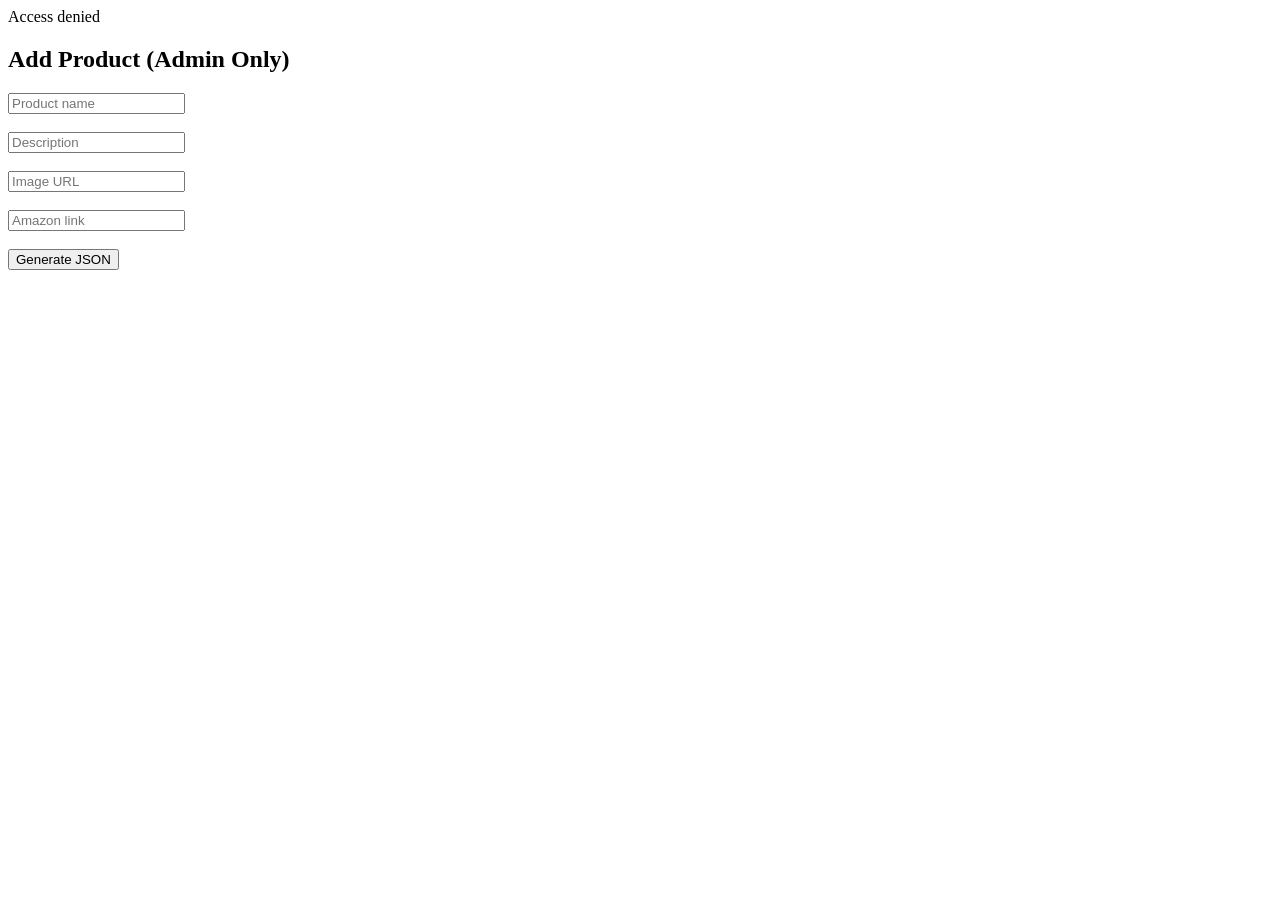
==== admin.html @ cfba9024 "Create admin.html for product addition" ====
<!DOCTYPE html>
<html>
<head>
  <title>Admin – Add Product</title>
</head>
<body>

<script>
const password = prompt("Enter admin password:");
if (password !== "CHANGE_THIS_PASSWORD") {
  document.body.innerHTML = "Access denied";
}
</script>

<h2>Add Product (Admin Only)</h2>

<form id="productForm">
  <input placeholder="Product name" required><br><br>
  <input placeholder="Description" required><br><br>
  <input placeholder="Image URL" required><br><br>
  <input placeholder="Amazon link" required><br><br>
  <button type="submit">Generate JSON</button>
</form>

<pre id="output"></pre>

<script>
document.getElementById("productForm").onsubmit = e => {
  e.preventDefault();
  const inputs = e.target.querySelectorAll("input");

  const product = {
    name: inputs[0].value,
    description: inputs[1].value,
    image: inputs[2].value,
    link: inputs[3].value
  };

  document.getElementById("output").textContent =
    JSON.stringify(product, null, 2);
};
</script>

</body>
</html>
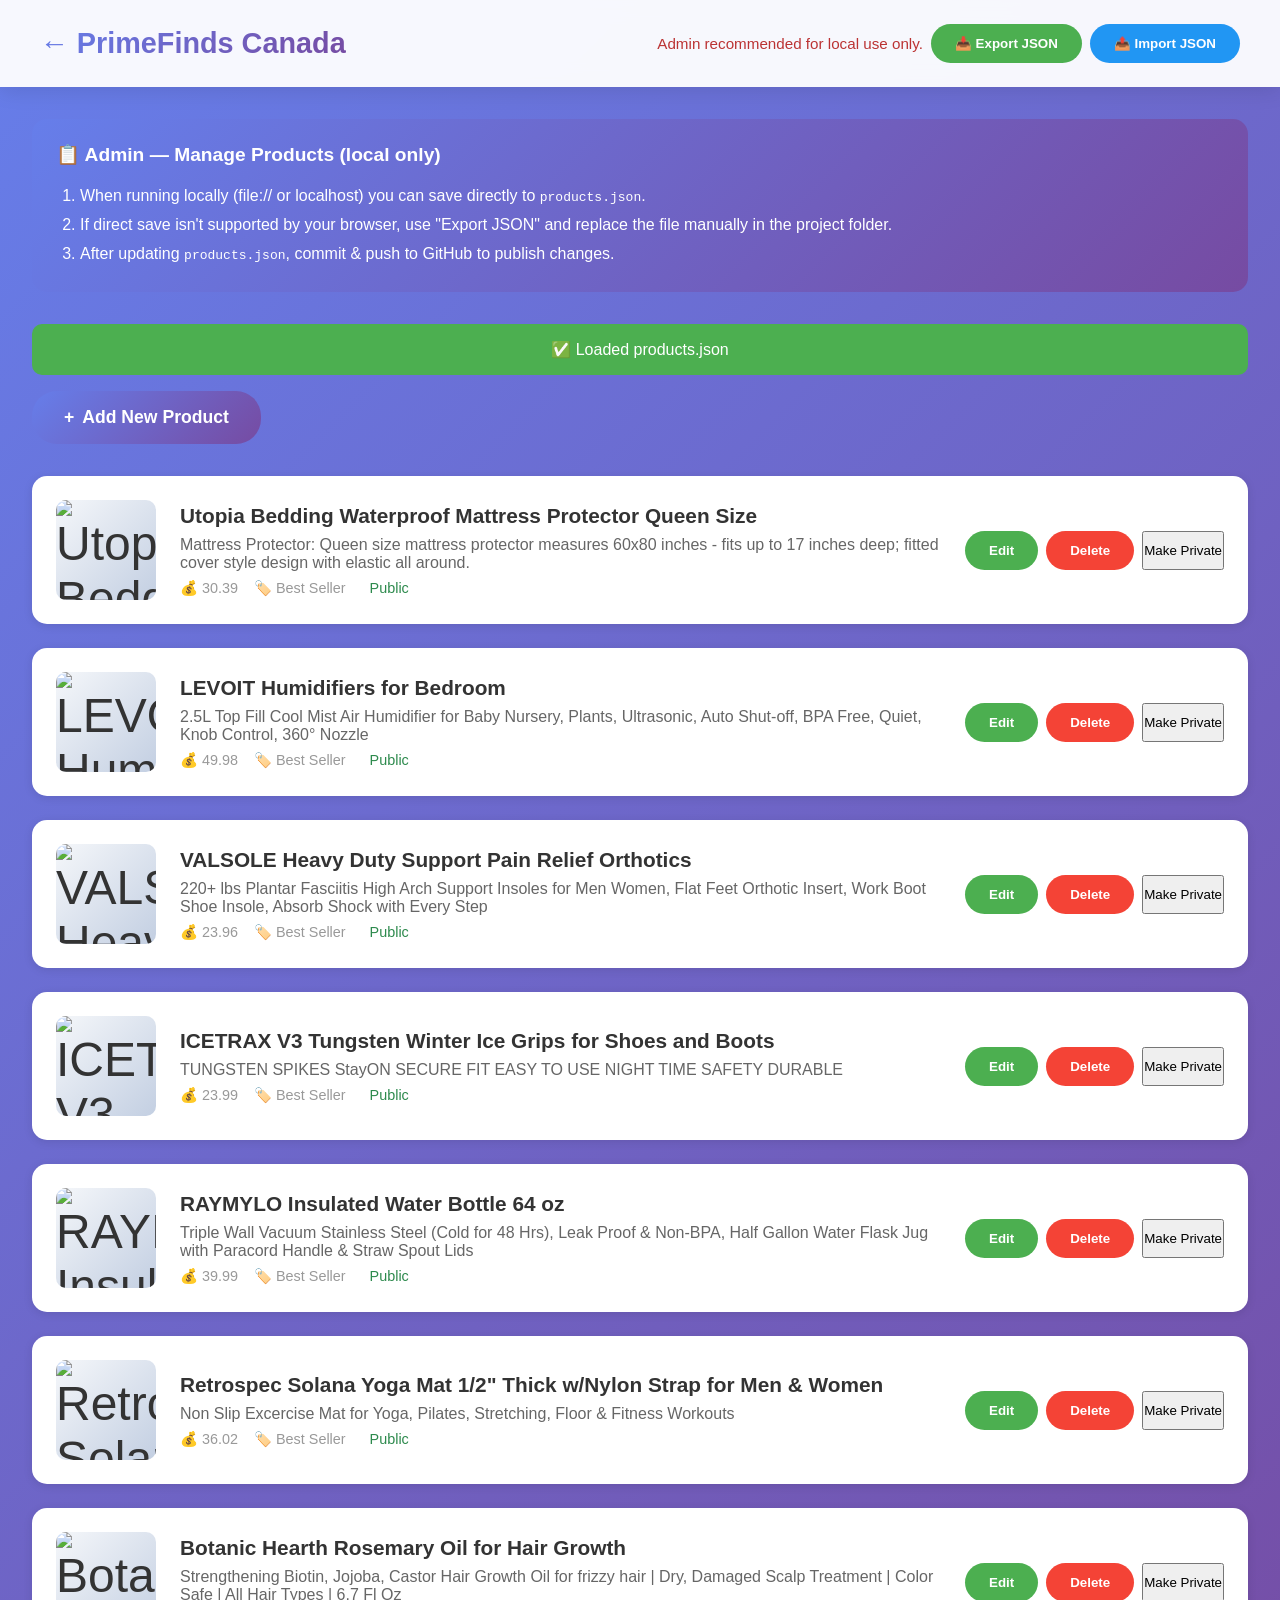
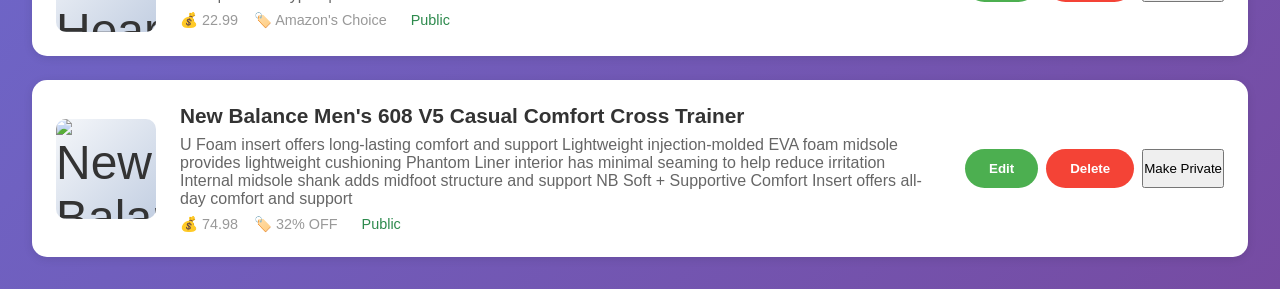
==== commit f16bcf6e: "New Look" ====
--- a/admin.html
+++ b/admin.html
@@ -1,45 +1,92 @@
 <!DOCTYPE html>
-<html>
+<html lang="en">
 <head>
-  <title>Admin – Add Product</title>
+    <meta charset="UTF-8">
+    <meta name="viewport" content="width=device-width, initial-scale=1.0">
+    <title>PrimeFinds Canada - Admin</title>
+    <link rel="stylesheet" href="styles.css">
 </head>
 <body>
+    <main class="admin-only" id="adminMain">
+        <header>
+            <nav>
+                <a class="logo" href="index.html" aria-label="Back to site">← PrimeFinds Canada</a>
+                <div style="margin-left:auto; display:flex; gap:8px; align-items:center;">
+                    <span id="localNotice" style="font-size:0.95rem; color:#b33; display:none;">Admin is available locally only.</span>
+                    <button id="saveDiskBtn" class="export-btn">💾 Save to disk</button>
+                    <button id="exportBtn" class="export-btn">📥 Export JSON</button>
+                    <button id="importBtn" class="import-btn">📤 Import JSON</button>
+                </div>
+            </nav>
+        </header>
 
-<script>
-const password = prompt("Enter admin password:");
-if (password !== "CHANGE_THIS_PASSWORD") {
-  document.body.innerHTML = "Access denied";
-}
-</script>
+        <section class="admin-container">
+            <div class="admin-info-box">
+                <h3>📋 Admin — Manage Products (local only)</h3>
+                <ol>
+                    <li>When running locally (file:// or localhost) you can save directly to <code>products.json</code>.</li>
+                    <li>If direct save isn't supported by your browser, use "Export JSON" and replace the file manually in the project folder.</li>
+                    <li>After updating <code>products.json</code>, commit & push to GitHub to publish changes.</li>
+                </ol>
+            </div>
 
-<h2>Add Product (Admin Only)</h2>
+            <div id="successMessage"></div>
 
-<form id="productForm">
-  <input placeholder="Product name" required><br><br>
-  <input placeholder="Description" required><br><br>
-  <input placeholder="Image URL" required><br><br>
-  <input placeholder="Amazon link" required><br><br>
-  <button type="submit">Generate JSON</button>
-</form>
+            <button class="add-new-btn" id="addNewBtn"><span>+</span> Add New Product</button>
 
-<pre id="output"></pre>
+            <div class="admin-product-grid" id="adminProductGrid"></div>
 
-<script>
-document.getElementById("productForm").onsubmit = e => {
-  e.preventDefault();
-  const inputs = e.target.querySelectorAll("input");
+            <input type="file" id="fileInput" accept=".json" style="display:none">
+        </section>
 
-  const product = {
-    name: inputs[0].value,
-    description: inputs[1].value,
-    image: inputs[2].value,
-    link: inputs[3].value
-  };
+        <!-- Product Modal -->
+        <div class="modal" id="productModal">
+            <div class="modal-content">
+                <div class="modal-header">
+                    <h2 id="modalTitle">Add New Product</h2>
+                    <button class="close-btn" id="modalCloseBtn">&times;</button>
+                </div>
+                <form id="productForm">
+                    <div class="form-group">
+                        <label>Product Title *</label>
+                        <input type="text" id="productTitle" required>
+                    </div>
+                    <div class="form-group">
+                        <label>Description *</label>
+                        <textarea id="productDesc" required></textarea>
+                    </div>
+                    <div class="form-group">
+                        <label>Price *</label>
+                        <input type="text" id="productPrice" placeholder="$99.99" required>
+                    </div>
+                    <div class="form-group">
+                        <label>Image URL or Emoji</label>
+                        <input type="text" id="productImage" placeholder="🎧 or https://...">
+                    </div>
+                    <div class="form-group">
+                        <label>Badge (optional)</label>
+                        <input type="text" id="productBadge" placeholder="Best Seller, New, Hot Deal, etc.">
+                    </div>
+                    <div class="form-group">
+                        <label>Amazon Affiliate Link *</label>
+                        <input type="url" id="productLink" placeholder="https://amazon.com/..." required>
+                    </div>
+                    <div class="form-group">
+                        <label>
+                            <input type="checkbox" id="productVisible" checked>
+                            &nbsp;Visible to public (checked = visible)
+                        </label>
+                    </div>
+                    <div class="form-actions">
+                        <button type="button" class="btn-secondary" id="cancelBtn">Cancel</button>
+                        <button type="submit" class="btn-primary">Save Product</button>
+                    </div>
+                </form>
+            </div>
+        </div>
 
-  document.getElementById("output").textContent =
-    JSON.stringify(product, null, 2);
-};
-</script>
+    </main>
 
+    <script src="admin.js" defer></script>
 </body>
 </html>
--- a/styles.css
+++ b/styles.css
@@ -0,0 +1,627 @@
+* {
+    margin: 0;
+    padding: 0;
+    box-sizing: border-box;
+}
+
+body {
+    font-family: 'Segoe UI', Tahoma, Geneva, Verdana, sans-serif;
+    background: linear-gradient(135deg, #667eea 0%, #764ba2 100%);
+    color: #333;
+    overflow-x: hidden;
+}
+
+.public-site {
+    display: block;
+}
+
+.admin-panel {
+    display: none;
+}
+
+header {
+    background: rgba(255, 255, 255, 0.95);
+    backdrop-filter: blur(10px);
+    padding: 1.5rem 2rem;
+    position: sticky;
+    top: 0;
+    z-index: 100;
+    box-shadow: 0 4px 20px rgba(0,0,0,0.1);
+    animation: slideDown 0.5s ease;
+}
+
+@keyframes slideDown {
+    from { transform: translateY(-100%); }
+    to { transform: translateY(0); }
+}
+
+nav {
+    max-width: 1200px;
+    margin: 0 auto;
+    display: flex;
+    justify-content: space-between;
+    align-items: center;
+}
+
+.logo {
+    font-size: 1.8rem;
+    font-weight: bold;
+    background: linear-gradient(135deg, #667eea, #764ba2);
+    -webkit-background-clip: text;
+    -webkit-text-fill-color: transparent;
+    background-clip: text;
+}
+
+.nav-links {
+    display: flex;
+    gap: 2rem;
+    list-style: none;
+    align-items: center;
+}
+
+.nav-links a {
+    color: #333;
+    text-decoration: none;
+    font-weight: 500;
+    transition: all 0.3s;
+    position: relative;
+}
+
+.nav-links a:hover {
+    color: #667eea;
+}
+
+.hero {
+    max-width: 1200px;
+    margin: 4rem auto;
+    padding: 4rem 2rem;
+    text-align: center;
+    color: white;
+    animation: fadeIn 1s ease;
+}
+
+@keyframes fadeIn {
+    from { opacity: 0; transform: translateY(20px); }
+    to { opacity: 1; transform: translateY(0); }
+}
+
+.hero h1 {
+    font-size: 3.5rem;
+    margin-bottom: 1rem;
+    text-shadow: 2px 2px 4px rgba(0,0,0,0.2);
+}
+
+.hero p {
+    font-size: 1.3rem;
+    margin-bottom: 2rem;
+    opacity: 0.9;
+}
+
+.cta-btn {
+    background: white;
+    color: #667eea;
+    padding: 1rem 2.5rem;
+    border: none;
+    border-radius: 50px;
+    font-size: 1.1rem;
+    font-weight: bold;
+    cursor: pointer;
+    transition: all 0.3s;
+    box-shadow: 0 10px 30px rgba(0,0,0,0.2);
+}
+
+.cta-btn:hover {
+    transform: translateY(-3px);
+    box-shadow: 0 15px 40px rgba(0,0,0,0.3);
+}
+
+.products {
+    max-width: 1200px;
+    margin: 0 auto;
+    padding: 4rem 2rem;
+    background: white;
+    border-radius: 30px 30px 0 0;
+}
+
+.section-title {
+    text-align: center;
+    font-size: 2.5rem;
+    margin-bottom: 3rem;
+    color: #333;
+}
+
+.product-grid {
+    display: grid;
+    grid-template-columns: repeat(auto-fit, minmax(300px, 1fr));
+    gap: 2rem;
+}
+
+.product-card {
+    background: white;
+    border-radius: 20px;
+    overflow: hidden;
+    box-shadow: 0 10px 30px rgba(0,0,0,0.1);
+    transition: all 0.3s;
+    cursor: pointer;
+    position: relative;
+}
+
+.product-card:hover {
+    transform: translateY(-10px);
+    box-shadow: 0 20px 50px rgba(0,0,0,0.2);
+}
+
+.product-image {
+    width: 100%;
+    height: 250px;
+    background: linear-gradient(135deg, #f5f7fa 0%, #c3cfe2 100%);
+    display: flex;
+    align-items: center;
+    justify-content: center;
+    font-size: 5rem;
+    position: relative;
+    overflow: hidden;
+}
+
+.product-image img {
+    width: 100%;
+    height: 100%;
+    object-fit: cover;
+}
+
+.badge {
+    position: absolute;
+    top: 15px;
+    right: 15px;
+    background: #ff6b6b;
+    color: white;
+    padding: 0.5rem 1rem;
+    border-radius: 20px;
+    font-size: 0.85rem;
+    font-weight: bold;
+    z-index: 2;
+}
+
+.product-info {
+    padding: 1.5rem;
+}
+
+.product-title {
+    font-size: 1.3rem;
+    margin-bottom: 0.5rem;
+    color: #333;
+}
+
+.product-desc {
+    color: #666;
+    margin-bottom: 1rem;
+    line-height: 1.6;
+}
+
+.product-footer {
+    display: flex;
+    justify-content: space-between;
+    align-items: center;
+}
+
+.price {
+    font-size: 1.5rem;
+    font-weight: bold;
+    color: #667eea;
+}
+
+.buy-btn {
+    background: linear-gradient(135deg, #667eea, #764ba2);
+    color: white;
+    padding: 0.75rem 1.5rem;
+    border: none;
+    border-radius: 25px;
+    font-weight: bold;
+    cursor: pointer;
+    transition: all 0.3s;
+}
+
+.buy-btn:hover {
+    transform: scale(1.05);
+    box-shadow: 0 5px 15px rgba(102, 126, 234, 0.4);
+}
+
+.features {
+    max-width: 1200px;
+    margin: 4rem auto;
+    padding: 0 2rem 4rem;
+    display: grid;
+    grid-template-columns: repeat(auto-fit, minmax(250px, 1fr));
+    gap: 2rem;
+}
+
+.feature {
+    text-align: center;
+    padding: 2rem;
+    background: rgba(255,255,255,0.05);
+    border-radius: 15px;
+    backdrop-filter: blur(10px);
+    color: white;
+    transition: all 0.3s;
+}
+
+.feature:hover {
+    background: rgba(255,255,255,0.1);
+    transform: translateY(-5px);
+}
+
+.feature-icon {
+    font-size: 3rem;
+    margin-bottom: 1rem;
+}
+
+footer {
+    background: #2d3748;
+    color: white;
+    text-align: center;
+    padding: 2rem;
+}
+
+.admin-panel {
+    min-height: 100vh;
+    background: #f5f7fa;
+}
+
+.admin-header {
+    background: white;
+    padding: 1.5rem 2rem;
+    box-shadow: 0 2px 10px rgba(0,0,0,0.1);
+    display: flex;
+    justify-content: space-between;
+    align-items: center;
+}
+
+.admin-title {
+    font-size: 1.8rem;
+    color: #333;
+    font-weight: bold;
+}
+
+.header-actions {
+    display: flex;
+    gap: 1rem;
+    align-items: center;
+}
+
+.export-btn, .import-btn, .back-btn {
+    padding: 0.75rem 1.5rem;
+    border: none;
+    border-radius: 25px;
+    cursor: pointer;
+    font-weight: bold;
+    transition: all 0.3s;
+    display: inline-flex;
+    align-items: center;
+    gap: 0.5rem;
+}
+
+.export-btn {
+    background: #4caf50;
+    color: white;
+}
+
+.export-btn:hover {
+    background: #45a049;
+}
+
+.import-btn {
+    background: #2196F3;
+    color: white;
+}
+
+.import-btn:hover {
+    background: #0b7dda;
+}
+
+.back-btn {
+    background: #e0e0e0;
+    color: #333;
+}
+
+.back-btn:hover {
+    background: #d0d0d0;
+}
+
+.admin-container {
+    max-width: 1400px;
+    margin: 2rem auto;
+    padding: 0 2rem;
+}
+
+.admin-info-box {
+    background: linear-gradient(135deg, #667eea, #764ba2);
+    color: white;
+    padding: 1.5rem;
+    border-radius: 15px;
+    margin-bottom: 2rem;
+}
+
+.admin-info-box h3 {
+    margin-bottom: 0.5rem;
+    font-size: 1.2rem;
+}
+
+.admin-info-box p {
+    opacity: 0.9;
+    line-height: 1.6;
+}
+
+.admin-info-box ol {
+    margin: 1rem 0 0 1.5rem;
+    line-height: 1.8;
+}
+
+.add-new-btn {
+    background: linear-gradient(135deg, #667eea, #764ba2);
+    color: white;
+    padding: 1rem 2rem;
+    border: none;
+    border-radius: 25px;
+    font-size: 1.1rem;
+    font-weight: bold;
+    cursor: pointer;
+    margin-bottom: 2rem;
+    transition: all 0.3s;
+    display: inline-flex;
+    align-items: center;
+    gap: 0.5rem;
+}
+
+.add-new-btn:hover {
+    transform: translateY(-2px);
+    box-shadow: 0 10px 20px rgba(102, 126, 234, 0.3);
+}
+
+.admin-product-grid {
+    display: grid;
+    gap: 1.5rem;
+}
+
+.admin-product-card {
+    background: white;
+    border-radius: 15px;
+    padding: 1.5rem;
+    box-shadow: 0 2px 10px rgba(0,0,0,0.1);
+    display: grid;
+    grid-template-columns: 100px 1fr auto;
+    gap: 1.5rem;
+    align-items: center;
+    transition: all 0.3s;
+}
+
+.admin-product-card:hover {
+    box-shadow: 0 5px 20px rgba(0,0,0,0.15);
+}
+
+.admin-product-image {
+    width: 100px;
+    height: 100px;
+    background: linear-gradient(135deg, #f5f7fa 0%, #c3cfe2 100%);
+    border-radius: 10px;
+    display: flex;
+    align-items: center;
+    justify-content: center;
+    font-size: 3rem;
+    overflow: hidden;
+}
+
+.admin-product-image img {
+    width: 100%;
+    height: 100%;
+    object-fit: cover;
+}
+
+.admin-product-info h3 {
+    font-size: 1.3rem;
+    margin-bottom: 0.5rem;
+    color: #333;
+}
+
+.admin-product-info p {
+    color: #666;
+    margin-bottom: 0.5rem;
+}
+
+.admin-product-meta {
+    display: flex;
+    gap: 1rem;
+    font-size: 0.9rem;
+    color: #999;
+}
+
+.admin-actions {
+    display: flex;
+    gap: 0.5rem;
+}
+
+.edit-btn, .delete-btn {
+    padding: 0.75rem 1.5rem;
+    border: none;
+    border-radius: 20px;
+    cursor: pointer;
+    font-weight: bold;
+    transition: all 0.3s;
+}
+
+.edit-btn {
+    background: #4caf50;
+    color: white;
+}
+
+.edit-btn:hover {
+    background: #45a049;
+}
+
+.delete-btn {
+    background: #f44336;
+    color: white;
+}
+
+.delete-btn:hover {
+    background: #da190b;
+}
+
+.modal {
+    display: none;
+    position: fixed;
+    top: 0;
+    left: 0;
+    width: 100%;
+    height: 100%;
+    background: rgba(0,0,0,0.7);
+    z-index: 1000;
+    justify-content: center;
+    align-items: center;
+}
+
+.modal.active {
+    display: flex;
+}
+
+.modal-content {
+    background: white;
+    padding: 2rem;
+    border-radius: 20px;
+    max-width: 600px;
+    width: 90%;
+    max-height: 90vh;
+    overflow-y: auto;
+    animation: slideUp 0.3s ease;
+}
+
+@keyframes slideUp {
+    from { transform: translateY(50px); opacity: 0; }
+    to { transform: translateY(0); opacity: 1; }
+}
+
+.modal-header {
+    display: flex;
+    justify-content: space-between;
+    align-items: center;
+    margin-bottom: 2rem;
+}
+
+.modal-header h2 {
+    color: #333;
+}
+
+.close-btn {
+    background: none;
+    border: none;
+    font-size: 2rem;
+    cursor: pointer;
+    color: #666;
+}
+
+.form-group {
+    margin-bottom: 1.5rem;
+}
+
+.form-group label {
+    display: block;
+    margin-bottom: 0.5rem;
+    color: #333;
+    font-weight: 500;
+}
+
+.form-group input,
+.form-group textarea {
+    width: 100%;
+    padding: 0.75rem;
+    border: 2px solid #e0e0e0;
+    border-radius: 10px;
+    font-size: 1rem;
+    font-family: inherit;
+    transition: border-color 0.3s;
+}
+
+.form-group input:focus,
+.form-group textarea:focus {
+    outline: none;
+    border-color: #667eea;
+}
+
+.form-group textarea {
+    resize: vertical;
+    min-height: 80px;
+}
+
+.form-actions {
+    display: flex;
+    gap: 1rem;
+    justify-content: flex-end;
+    margin-top: 2rem;
+}
+
+.btn-primary, .btn-secondary {
+    padding: 0.75rem 1.5rem;
+    border: none;
+    border-radius: 25px;
+    font-weight: bold;
+    cursor: pointer;
+    transition: all 0.3s;
+}
+
+.btn-primary {
+    background: linear-gradient(135deg, #667eea, #764ba2);
+    color: white;
+}
+
+.btn-secondary {
+    background: #e0e0e0;
+    color: #333;
+}
+
+.empty-state {
+    text-align: center;
+    padding: 4rem 2rem;
+    color: #999;
+}
+
+.empty-state-icon {
+    font-size: 5rem;
+    margin-bottom: 1rem;
+}
+
+#fileInput {
+    display: none;
+}
+
+.success-message {
+    background: #4caf50;
+    color: white;
+    padding: 1rem;
+    border-radius: 10px;
+    margin-bottom: 1rem;
+    text-align: center;
+    animation: slideDown 0.3s ease;
+}
+
+@media (max-width: 768px) {
+    .hero h1 {
+        font-size: 2rem;
+    }
+    
+    .nav-links {
+        gap: 1rem;
+    }
+
+    .admin-product-card {
+        grid-template-columns: 1fr;
+    }
+
+    .admin-product-image {
+        width: 100%;
+        height: 150px;
+    }
+
+    .header-actions {
+        flex-direction: column;
+        gap: 0.5rem;
+    }
+}
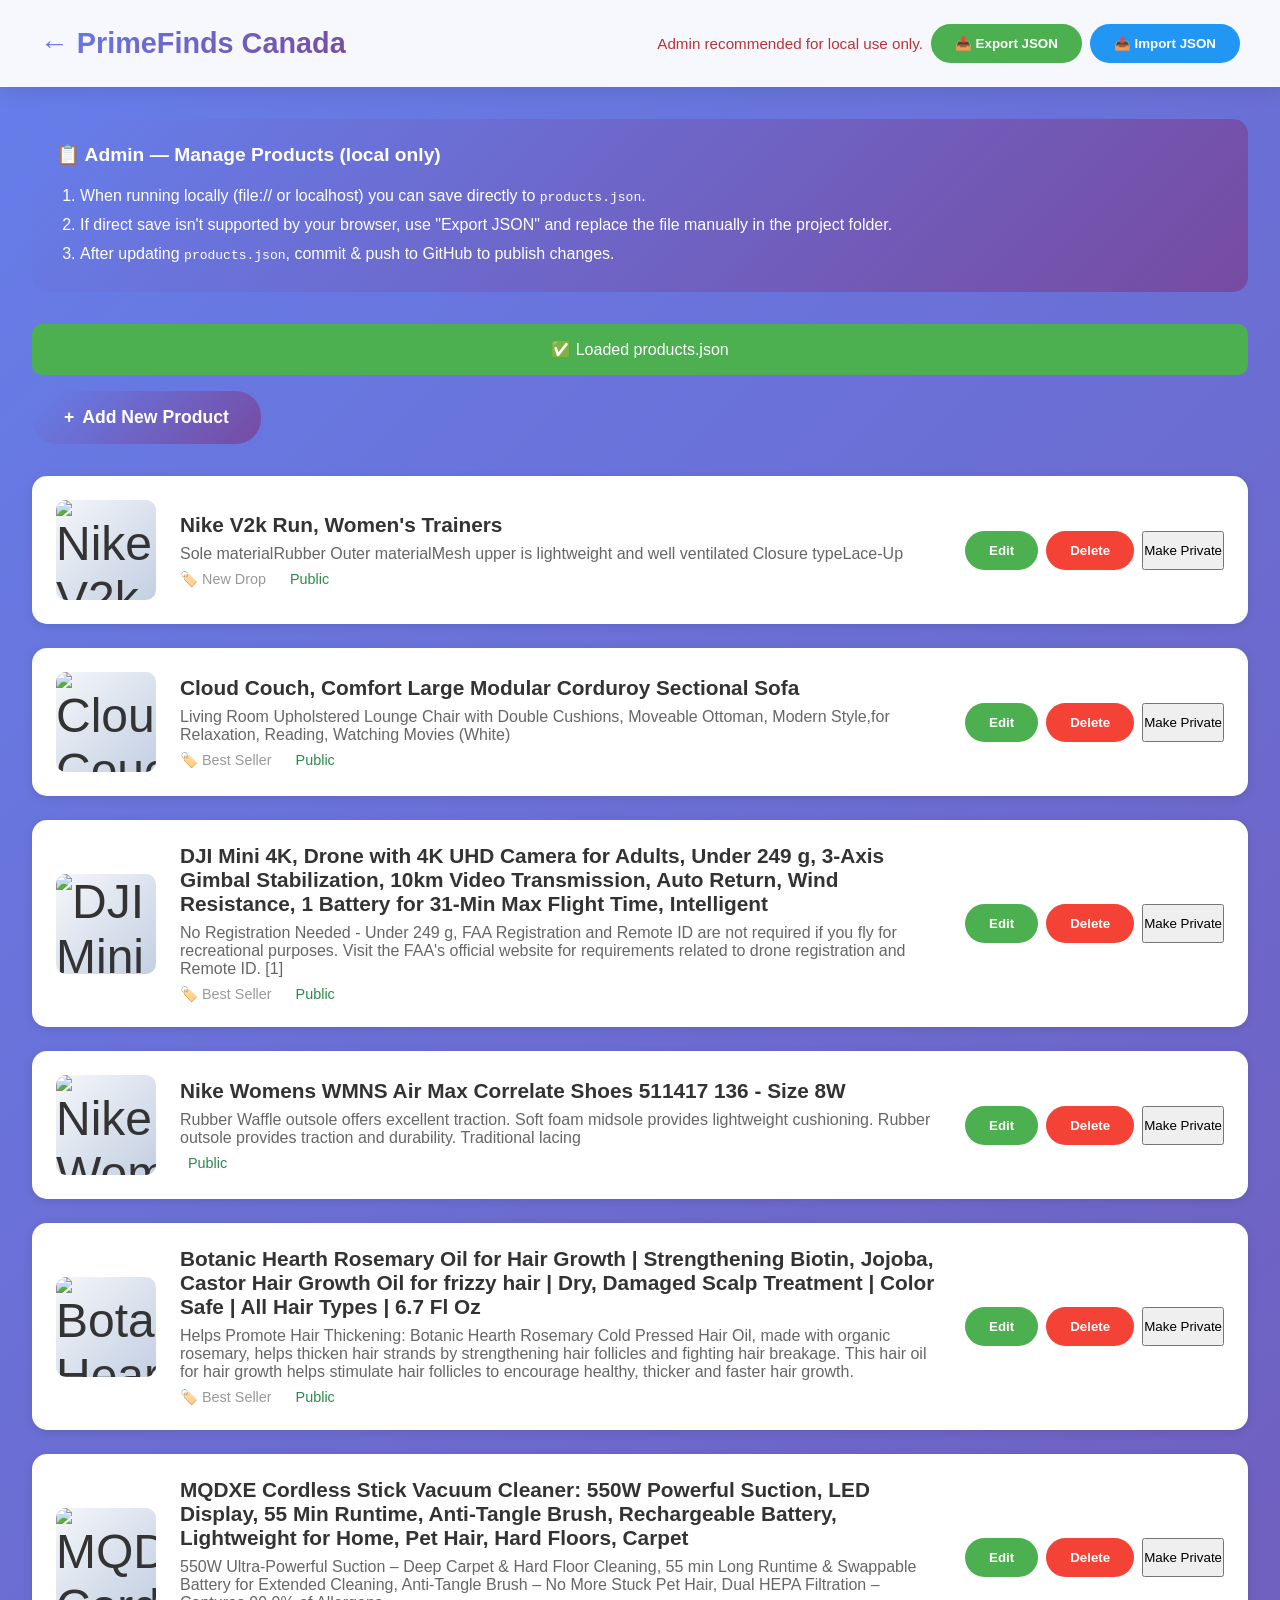
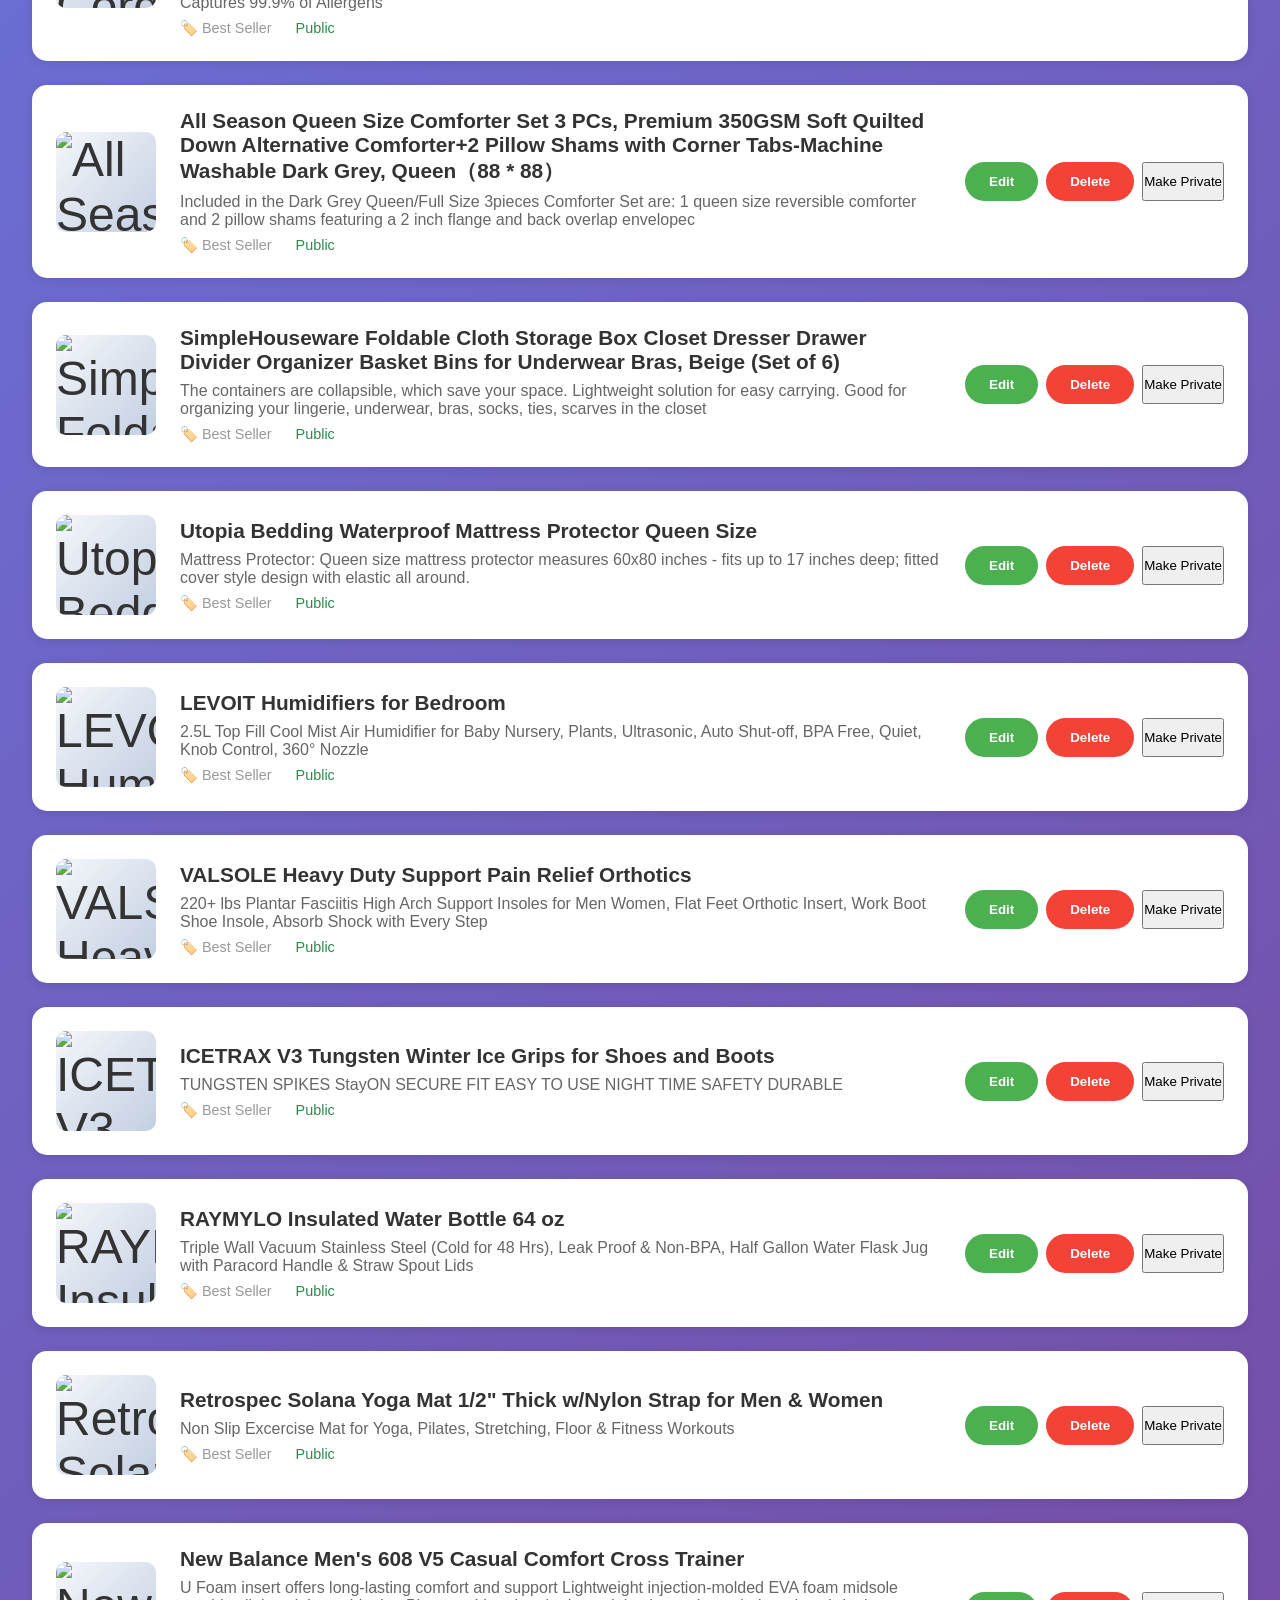
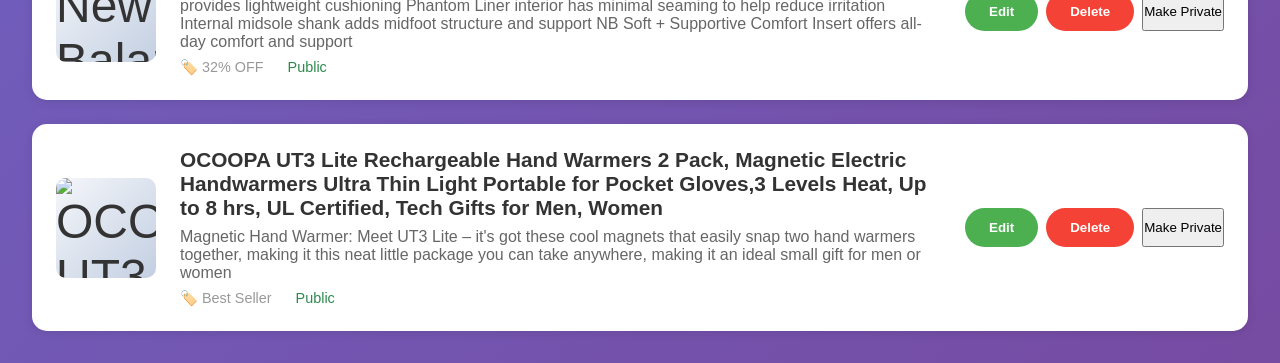
==== commit 738fe5fb: "Removed price and added shoes Nike V2" ====
--- a/admin.html
+++ b/admin.html
@@ -56,10 +56,6 @@
                         <textarea id="productDesc" required></textarea>
                     </div>
                     <div class="form-group">
-                        <label>Price *</label>
-                        <input type="text" id="productPrice" placeholder="$99.99" required>
-                    </div>
-                    <div class="form-group">
                         <label>Image URL or Emoji</label>
                         <input type="text" id="productImage" placeholder="🎧 or https://...">
                     </div>
--- a/styles.css
+++ b/styles.css
@@ -71,13 +71,92 @@
     color: #667eea;
 }
 
+.nav-search {
+    display: flex;
+    align-items: center;
+    gap: 0.5rem;
+    margin-left: 1rem;
+}
+
+.nav-search input[type="search"] {
+    width: 260px;
+    max-width: 40vw;
+    padding: 0.55rem 0.9rem;
+    padding-right: 2.4rem;
+    border: 1px solid rgba(99,102,241,0.12);
+    background: linear-gradient(180deg, rgba(255,255,255,0.95), rgba(250,250,255,0.9));
+    border-radius: 999px;
+    font-size: 0.95rem;
+    outline: none;
+    box-shadow: 0 6px 18px rgba(102,126,234,0.12);
+    transition: all 180ms ease;
+    color: #222;
+}
+
+.nav-search input[type="search"]::placeholder {
+    color: #9aa3c7;
+}
+
+.nav-search input[type="search"]:focus {
+    transform: translateY(-1px);
+    box-shadow: 0 10px 30px rgba(102,126,234,0.18);
+    border-color: rgba(102,126,234,0.6);
+}
+
+.nav-search button#clearSearch {
+    background: rgba(0,0,0,0.06);
+    border: none;
+    color: #333;
+    padding: 0.35rem 0.6rem;
+    border-radius: 999px;
+    cursor: pointer;
+    font-size: 0.9rem;
+    display: inline-flex;
+    align-items: center;
+    justify-content: center;
+    transition: background 150ms ease, transform 120ms ease;
+}
+
+.nav-search button#clearSearch:hover {
+    background: rgba(0,0,0,0.12);
+    transform: scale(1.03);
+}
+
+/* Responsive adjustments */
+@media (max-width: 800px) {
+    .nav-search {
+        display: none; /* hide on small screens to preserve space */
+    }
+    .nav-links {
+        gap: 1rem;
+    }
+}
+
+/* When search is used inside products area */
+.products .nav-search {
+    margin: 0 auto 1.5rem auto;
+    justify-content: center;
+    width: 100%;
+}
+.products .nav-search input[type="search"] {
+    width: 560px;
+    max-width: 100%;
+}
+
 .hero {
-    max-width: 1200px;
-    margin: 4rem auto;
+    /* full-bleed hero background */
+    width: 100%;
     padding: 4rem 2rem;
     text-align: center;
     color: white;
     animation: fadeIn 1s ease;
+    background: linear-gradient(135deg, #667eea 0%, #764ba2 100%);
+}
+
+.hero-content {
+    max-width: 1200px;
+    margin: 0 auto;
+    padding: 0 1rem;
 }
 
 @keyframes fadeIn {
@@ -131,9 +210,12 @@
 }
 
 .product-grid {
-    display: grid;
-    grid-template-columns: repeat(auto-fit, minmax(300px, 1fr));
+    /* Use flex so cards keep a fixed width and center when there are few items */
+    display: flex;
+    flex-wrap: wrap;
     gap: 2rem;
+    justify-content: center;
+    align-items: start;
 }
 
 .product-card {
@@ -144,6 +226,11 @@
     transition: all 0.3s;
     cursor: pointer;
     position: relative;
+    /* fixed card size to avoid expanding when only one product */
+    width: 340px;
+    height: 460px;
+    display: flex;
+    flex-direction: column;
 }
 
 .product-card:hover {
@@ -153,7 +240,7 @@
 
 .product-image {
     width: 100%;
-    height: 250px;
+    height: 220px;
     background: linear-gradient(135deg, #f5f7fa 0%, #c3cfe2 100%);
     display: flex;
     align-items: center;
@@ -183,19 +270,31 @@
 }
 
 .product-info {
-    padding: 1.5rem;
+    padding: 1rem 1.25rem;
+    display: flex;
+    flex-direction: column;
+    flex: 1 1 auto;
 }
 
 .product-title {
-    font-size: 1.3rem;
+    font-size: 1.1rem;
     margin-bottom: 0.5rem;
     color: #333;
+    font-weight: 600;
+    white-space: nowrap;
+    overflow: hidden;
+    text-overflow: ellipsis;
 }
 
 .product-desc {
     color: #666;
     margin-bottom: 1rem;
-    line-height: 1.6;
+    line-height: 1.5;
+    /* clamp description to max lines and show ellipsis */
+    display: -webkit-box;
+    -webkit-line-clamp: 4;
+    -webkit-box-orient: vertical;
+    overflow: hidden;
 }
 
 .product-footer {
@@ -204,11 +303,6 @@
     align-items: center;
 }
 
-.price {
-    font-size: 1.5rem;
-    font-weight: bold;
-    color: #667eea;
-}
 
 .buy-btn {
     background: linear-gradient(135deg, #667eea, #764ba2);
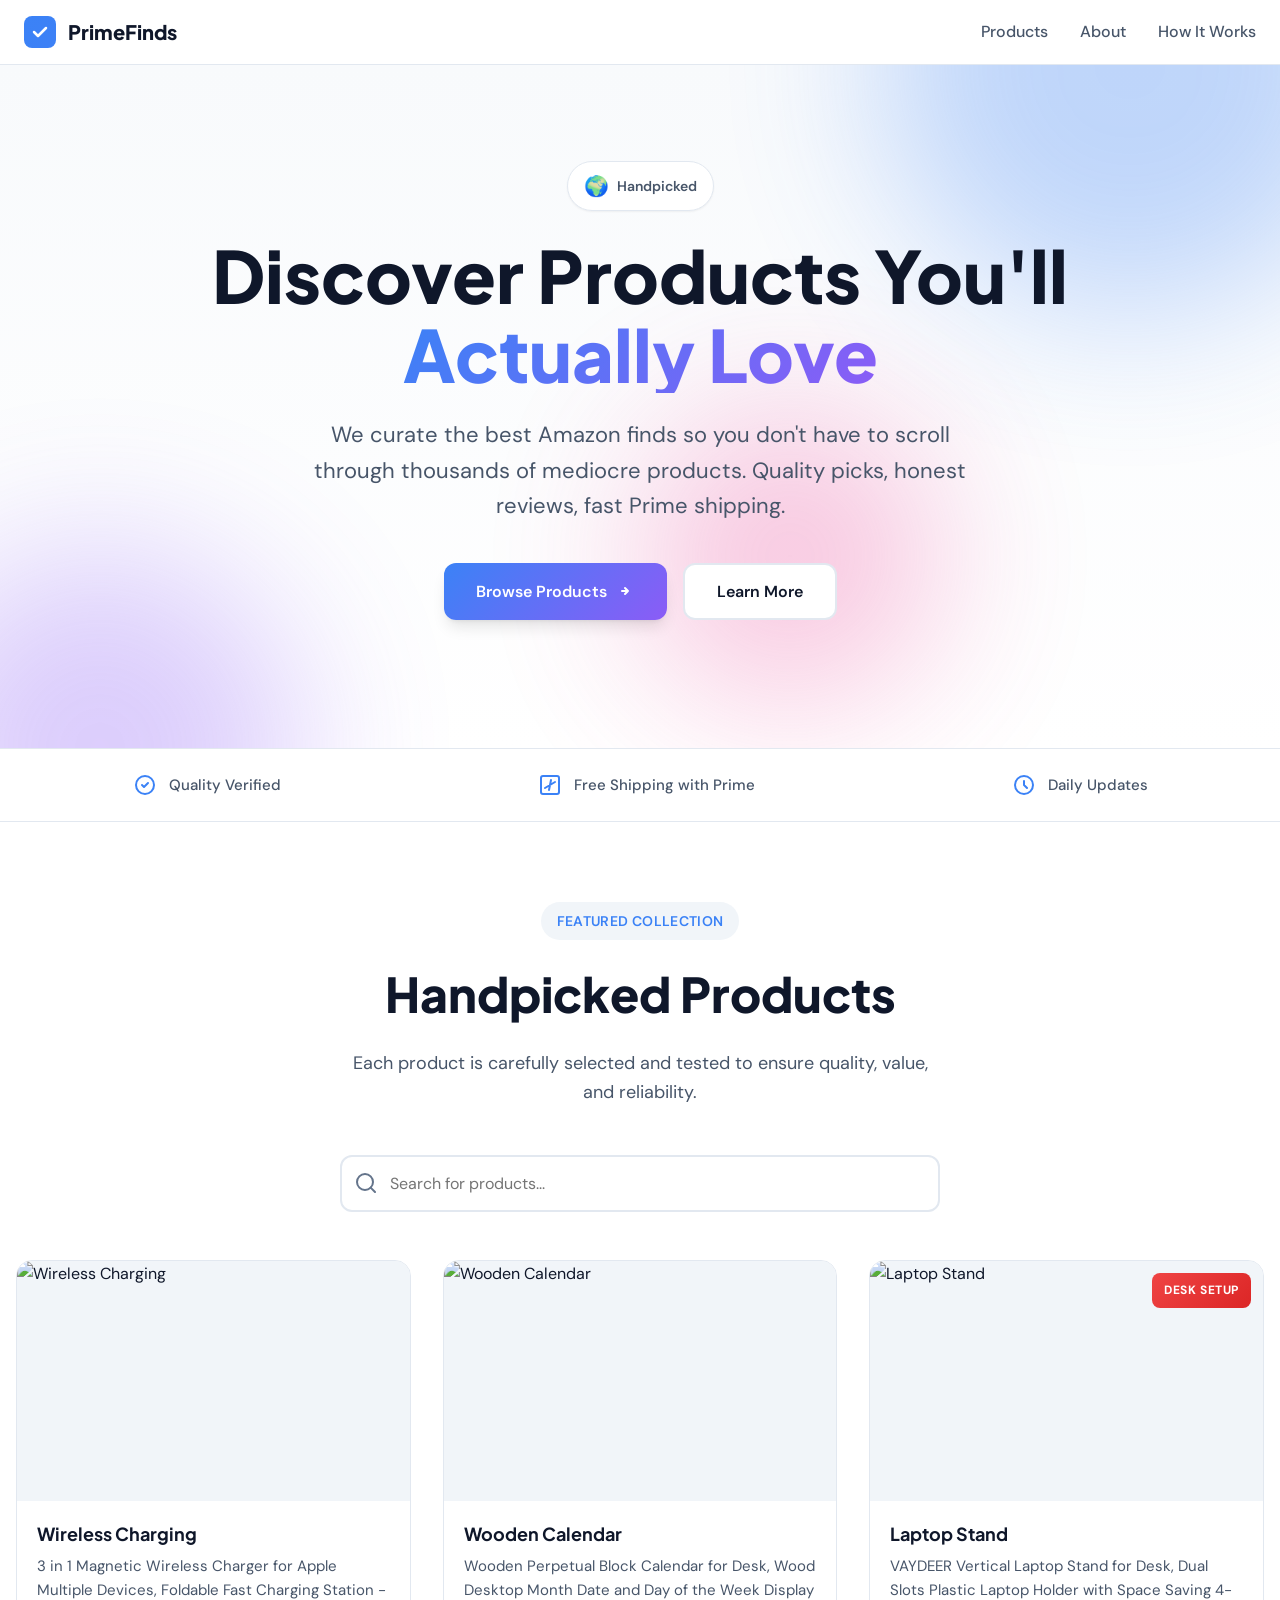
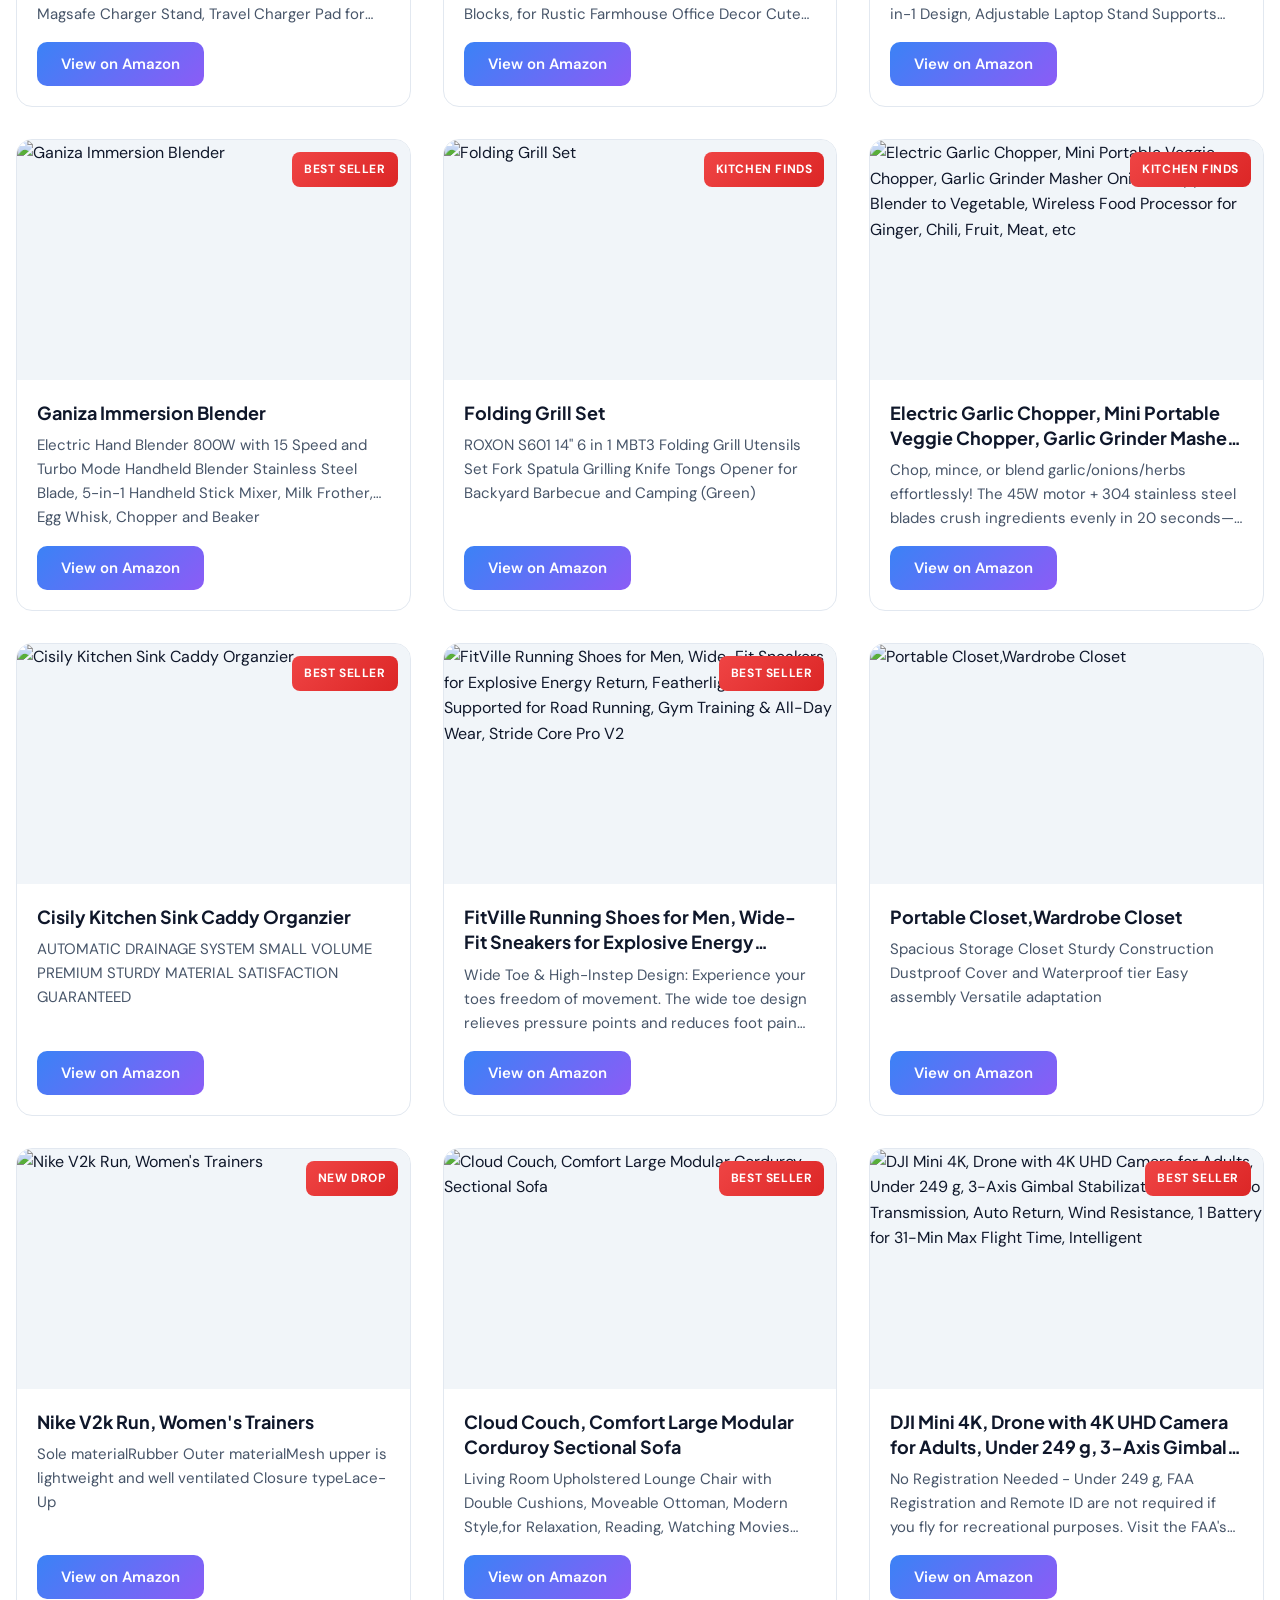
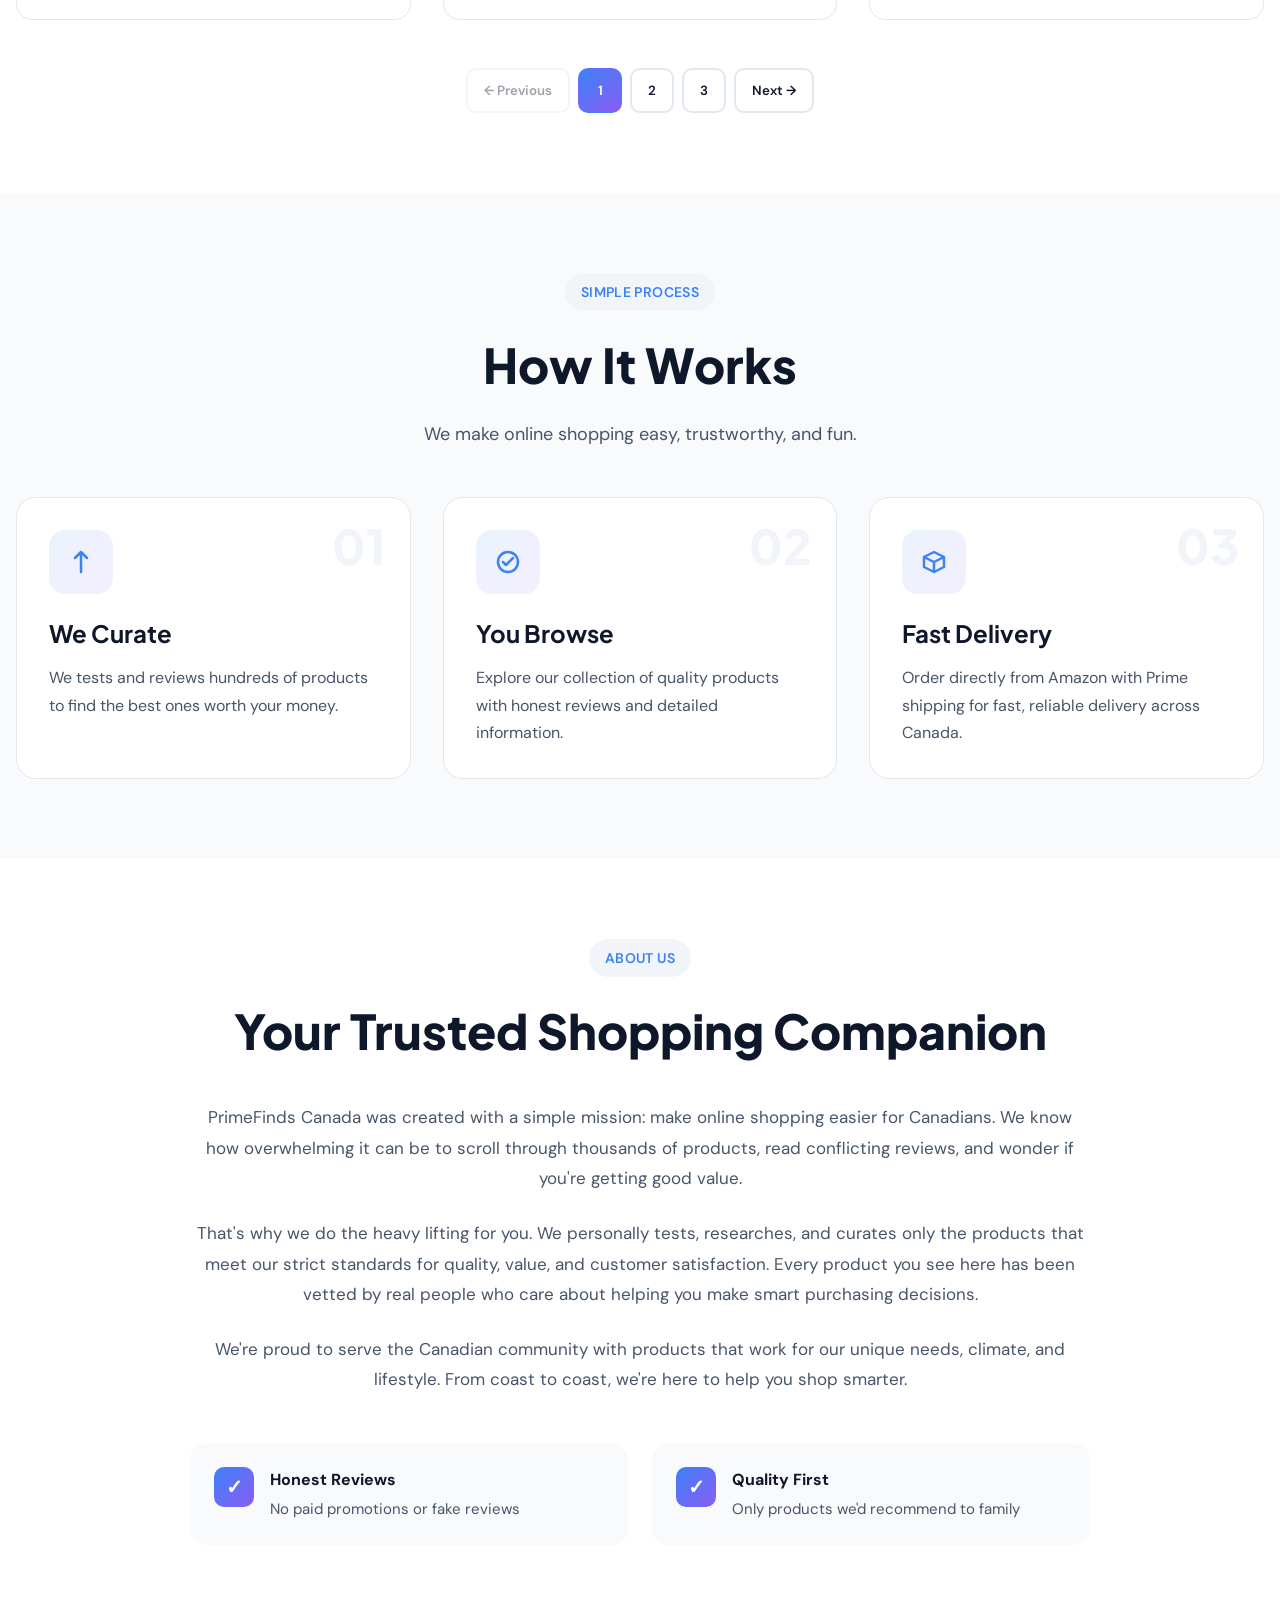
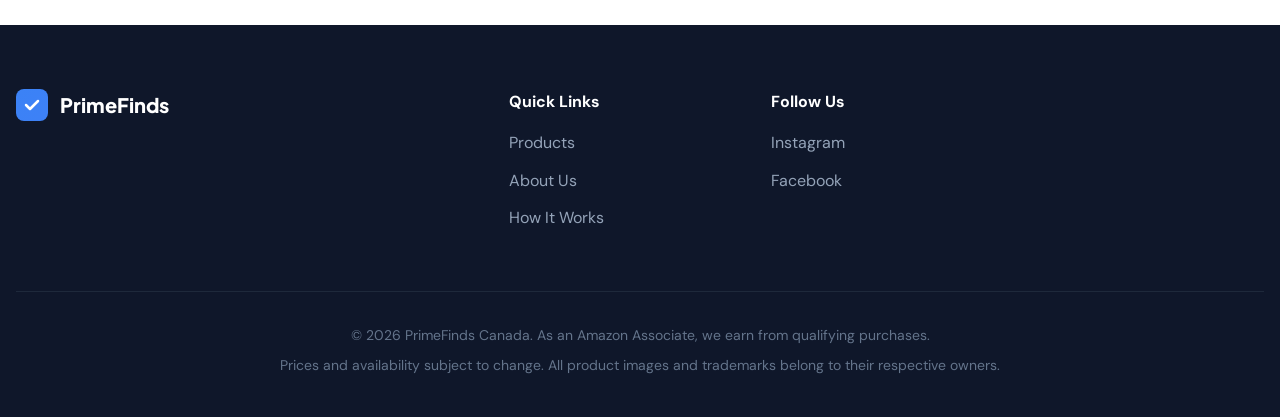
==== commit 55b7f19a: "Added Authentication" ====
--- a/admin.html
+++ b/admin.html
@@ -5,6 +5,31 @@
     <meta name="viewport" content="width=device-width, initial-scale=1.0">
     <title>PrimeFinds Canada - Admin</title>
     <link rel="stylesheet" href="styles.css">
+    
+    <!-- Password Protection Script -->
+    <script>
+        (function() {
+            // Admin password - Change this to your desired password
+            const ADMIN_PASSWORD = 'primefinds2025';
+            
+            // Check if already authenticated in this session
+            const isAuthenticated = sessionStorage.getItem('adminAuth') === 'true';
+            
+            if (!isAuthenticated) {
+                // Show password prompt immediately
+                const entered = prompt('🔐 Enter admin password to access this page:');
+                
+                if (entered !== ADMIN_PASSWORD) {
+                    alert('❌ Access denied - Incorrect password');
+                    // Redirect to main site
+                    window.location.href = 'index.html';
+                } else {
+                    // Store authentication in session
+                    sessionStorage.setItem('adminAuth', 'true');
+                }
+            }
+        })();
+    </script>
 </head>
 <body>
     <main class="admin-only" id="adminMain">
@@ -16,6 +41,7 @@
                     <button id="saveDiskBtn" class="export-btn">💾 Save to disk</button>
                     <button id="exportBtn" class="export-btn">📥 Export JSON</button>
                     <button id="importBtn" class="import-btn">📤 Import JSON</button>
+                    <button id="logoutBtn" class="import-btn" style="background: #DC2626; color: white; border: none;">🔓 Logout</button>
                 </div>
             </nav>
         </header>
@@ -84,5 +110,21 @@
     </main>
 
     <script src="admin.js" defer></script>
+    
+    <!-- Logout functionality -->
+    <script>
+        document.addEventListener('DOMContentLoaded', function() {
+            const logoutBtn = document.getElementById('logoutBtn');
+            if (logoutBtn) {
+                logoutBtn.addEventListener('click', function() {
+                    if (confirm('Are you sure you want to logout?')) {
+                        sessionStorage.removeItem('adminAuth');
+                        alert('✅ Logged out successfully');
+                        window.location.href = 'index.html';
+                    }
+                });
+            }
+        });
+    </script>
 </body>
-</html>
+</html>
--- a/styles.css
+++ b/styles.css
@@ -1,252 +1,627 @@
+/* =================================
+   Modern PrimeFinds CSS
+   Design: Clean, Modern, Premium
+   ================================= */
+
+/* CSS Variables */
+:root {
+    /* Colors - Modern Blue & Purple Gradient Theme */
+    --primary: #3B82F6;
+    --primary-dark: #2563EB;
+    --secondary: #8B5CF6;
+    --accent: #EC4899;
+    
+    /* Neutrals */
+    --gray-50: #F8FAFC;
+    --gray-100: #F1F5F9;
+    --gray-200: #E2E8F0;
+    --gray-300: #CBD5E1;
+    --gray-400: #94A3B8;
+    --gray-500: #64748B;
+    --gray-600: #475569;
+    --gray-700: #334155;
+    --gray-800: #1E293B;
+    --gray-900: #0F172A;
+    
+    /* Semantic Colors */
+    --text-primary: var(--gray-900);
+    --text-secondary: var(--gray-600);
+    --text-tertiary: var(--gray-500);
+    --bg-primary: #FFFFFF;
+    --bg-secondary: var(--gray-50);
+    --border: var(--gray-200);
+    
+    /* Spacing */
+    --space-1: 0.25rem;
+    --space-2: 0.5rem;
+    --space-3: 0.75rem;
+    --space-4: 1rem;
+    --space-5: 1.25rem;
+    --space-6: 1.5rem;
+    --space-8: 2rem;
+    --space-10: 2.5rem;
+    --space-12: 3rem;
+    --space-16: 4rem;
+    --space-20: 5rem;
+    --space-24: 6rem;
+    
+    /* Typography */
+    --font-display: 'Plus Jakarta Sans', -apple-system, BlinkMacSystemFont, sans-serif;
+    --font-body: 'DM Sans', -apple-system, BlinkMacSystemFont, sans-serif;
+    
+    /* Shadows */
+    --shadow-sm: 0 1px 2px 0 rgb(0 0 0 / 0.05);
+    --shadow: 0 1px 3px 0 rgb(0 0 0 / 0.1), 0 1px 2px -1px rgb(0 0 0 / 0.1);
+    --shadow-md: 0 4px 6px -1px rgb(0 0 0 / 0.1), 0 2px 4px -2px rgb(0 0 0 / 0.1);
+    --shadow-lg: 0 10px 15px -3px rgb(0 0 0 / 0.1), 0 4px 6px -4px rgb(0 0 0 / 0.1);
+    --shadow-xl: 0 20px 25px -5px rgb(0 0 0 / 0.1), 0 8px 10px -6px rgb(0 0 0 / 0.1);
+    --shadow-2xl: 0 25px 50px -12px rgb(0 0 0 / 0.25);
+    
+    /* Animations */
+    --transition-fast: 150ms cubic-bezier(0.4, 0, 0.2, 1);
+    --transition-base: 250ms cubic-bezier(0.4, 0, 0.2, 1);
+    --transition-slow: 350ms cubic-bezier(0.4, 0, 0.2, 1);
+}
+
+/* Reset & Base Styles */
 * {
     margin: 0;
     padding: 0;
     box-sizing: border-box;
 }
 
+html {
+    scroll-behavior: smooth;
+    -webkit-font-smoothing: antialiased;
+    -moz-osx-font-smoothing: grayscale;
+}
+
 body {
-    font-family: 'Segoe UI', Tahoma, Geneva, Verdana, sans-serif;
-    background: linear-gradient(135deg, #667eea 0%, #764ba2 100%);
-    color: #333;
+    font-family: var(--font-body);
+    color: var(--text-primary);
+    background: var(--bg-primary);
+    line-height: 1.6;
     overflow-x: hidden;
 }
 
-.public-site {
+img {
+    max-width: 100%;
+    height: auto;
     display: block;
 }
 
-.admin-panel {
-    display: none;
-}
-
-header {
-    background: rgba(255, 255, 255, 0.95);
-    backdrop-filter: blur(10px);
-    padding: 1.5rem 2rem;
+button {
+    font-family: inherit;
+    cursor: pointer;
+}
+
+a {
+    color: inherit;
+    text-decoration: none;
+}
+
+/* =================================
+   Navigation
+   ================================= */
+
+.site-header {
     position: sticky;
     top: 0;
     z-index: 100;
-    box-shadow: 0 4px 20px rgba(0,0,0,0.1);
+    background: rgba(255, 255, 255, 0.8);
+    backdrop-filter: blur(12px);
+    border-bottom: 1px solid var(--border);
     animation: slideDown 0.5s ease;
 }
 
 @keyframes slideDown {
-    from { transform: translateY(-100%); }
-    to { transform: translateY(0); }
-}
-
-nav {
-    max-width: 1200px;
+    from {
+        transform: translateY(-100%);
+        opacity: 0;
+    }
+    to {
+        transform: translateY(0);
+        opacity: 1;
+    }
+}
+
+.nav-container {
+    max-width: 1280px;
     margin: 0 auto;
+    padding: var(--space-4) var(--space-6);
     display: flex;
     justify-content: space-between;
     align-items: center;
 }
 
 .logo {
-    font-size: 1.8rem;
-    font-weight: bold;
-    background: linear-gradient(135deg, #667eea, #764ba2);
+    display: flex;
+    align-items: center;
+    gap: var(--space-3);
+    font-family: var(--font-display);
+    font-weight: 800;
+    font-size: 1.25rem;
+    color: var(--text-primary);
+    transition: transform var(--transition-fast);
+}
+
+.logo:hover {
+    transform: translateY(-2px);
+}
+
+.logo svg {
+    flex-shrink: 0;
+}
+
+.country-badge {
+    display: inline-flex;
+    align-items: center;
+    justify-content: center;
+    padding: 0.125rem 0.5rem;
+    background: linear-gradient(135deg, var(--primary), var(--secondary));
+    color: white;
+    font-size: 0.75rem;
+    font-weight: 700;
+    border-radius: 999px;
+    letter-spacing: 0.025em;
+}
+
+.nav-links {
+    display: flex;
+    gap: var(--space-8);
+    align-items: center;
+}
+
+.nav-link {
+    font-weight: 500;
+    color: var(--text-secondary);
+    transition: color var(--transition-fast);
+    position: relative;
+}
+
+.nav-link::after {
+    content: '';
+    position: absolute;
+    bottom: -4px;
+    left: 0;
+    width: 0;
+    height: 2px;
+    background: linear-gradient(90deg, var(--primary), var(--secondary));
+    transition: width var(--transition-base);
+}
+
+.nav-link:hover {
+    color: var(--primary);
+}
+
+.nav-link:hover::after {
+    width: 100%;
+}
+
+/* Mobile Navigation */
+@media (max-width: 768px) {
+    .nav-container {
+        padding: var(--space-3) var(--space-4);
+    }
+    
+    .nav-links {
+        display: none;
+    }
+    
+    .logo span:first-of-type {
+        font-size: 1.125rem;
+    }
+}
+
+/* =================================
+   Hero Section
+   ================================= */
+
+.hero {
+    position: relative;
+    padding: var(--space-24) var(--space-6) var(--space-20);
+    overflow: hidden;
+    background: linear-gradient(180deg, var(--gray-50) 0%, white 100%);
+}
+
+.hero-background {
+    position: absolute;
+    inset: 0;
+    overflow: hidden;
+    z-index: 0;
+}
+
+.gradient-orb {
+    position: absolute;
+    border-radius: 50%;
+    filter: blur(80px);
+    opacity: 0.3;
+    animation: float 20s ease-in-out infinite;
+}
+
+.orb-1 {
+    width: 500px;
+    height: 500px;
+    background: var(--primary);
+    top: -250px;
+    right: -100px;
+    animation-delay: 0s;
+}
+
+.orb-2 {
+    width: 400px;
+    height: 400px;
+    background: var(--secondary);
+    bottom: -200px;
+    left: -100px;
+    animation-delay: 7s;
+}
+
+.orb-3 {
+    width: 300px;
+    height: 300px;
+    background: var(--accent);
+    top: 50%;
+    left: 50%;
+    animation-delay: 14s;
+}
+
+@keyframes float {
+    0%, 100% {
+        transform: translate(0, 0) scale(1);
+    }
+    33% {
+        transform: translate(30px, -30px) scale(1.1);
+    }
+    66% {
+        transform: translate(-20px, 20px) scale(0.9);
+    }
+}
+
+.hero-content {
+    position: relative;
+    z-index: 1;
+    max-width: 900px;
+    margin: 0 auto;
+    text-align: center;
+}
+
+.hero-badge {
+    display: inline-flex;
+    align-items: center;
+    gap: var(--space-2);
+    padding: var(--space-2) var(--space-4);
+    background: white;
+    border: 1px solid var(--border);
+    border-radius: 999px;
+    font-size: 0.875rem;
+    font-weight: 600;
+    color: var(--text-secondary);
+    margin-bottom: var(--space-6);
+    box-shadow: var(--shadow-sm);
+    animation: fadeInUp 0.6s ease 0.2s both;
+}
+
+.badge-icon {
+    font-size: 1.25rem;
+}
+
+.hero-title {
+    font-family: var(--font-display);
+    font-size: clamp(2.5rem, 6vw, 4.5rem);
+    font-weight: 800;
+    line-height: 1.1;
+    margin-bottom: var(--space-6);
+    animation: fadeInUp 0.6s ease 0.3s both;
+}
+
+.gradient-text {
+    background: linear-gradient(135deg, var(--primary), var(--secondary));
     -webkit-background-clip: text;
     -webkit-text-fill-color: transparent;
     background-clip: text;
-}
-
-.nav-links {
-    display: flex;
-    gap: 2rem;
-    list-style: none;
-    align-items: center;
-}
-
-.nav-links a {
-    color: #333;
-    text-decoration: none;
+    display: inline-block;
+}
+
+.hero-subtitle {
+    font-size: clamp(1.125rem, 2vw, 1.375rem);
+    color: var(--text-secondary);
+    margin-bottom: var(--space-10);
+    max-width: 700px;
+    margin-left: auto;
+    margin-right: auto;
+    animation: fadeInUp 0.6s ease 0.4s both;
+}
+
+.hero-actions {
+    display: flex;
+    gap: var(--space-4);
+    justify-content: center;
+    flex-wrap: wrap;
+    margin-bottom: var(--space-12);
+    animation: fadeInUp 0.6s ease 0.5s both;
+}
+
+@keyframes fadeInUp {
+    from {
+        opacity: 0;
+        transform: translateY(20px);
+    }
+    to {
+        opacity: 1;
+        transform: translateY(0);
+    }
+}
+
+/* Buttons */
+.btn {
+    display: inline-flex;
+    align-items: center;
+    gap: var(--space-2);
+    padding: var(--space-4) var(--space-8);
+    border: none;
+    border-radius: 12px;
+    font-weight: 600;
+    font-size: 1rem;
+    transition: all var(--transition-base);
+    white-space: nowrap;
+}
+
+.btn-primary {
+    background: linear-gradient(135deg, var(--primary), var(--secondary));
+    color: white;
+    box-shadow: var(--shadow-lg);
+}
+
+.btn-primary:hover {
+    transform: translateY(-2px);
+    box-shadow: var(--shadow-xl);
+}
+
+.btn-primary:active {
+    transform: translateY(0);
+}
+
+.btn-secondary {
+    background: white;
+    color: var(--text-primary);
+    border: 2px solid var(--border);
+}
+
+.btn-secondary:hover {
+    border-color: var(--primary);
+    color: var(--primary);
+    transform: translateY(-2px);
+}
+
+/* Hero Stats */
+.hero-stats {
+    display: flex;
+    justify-content: center;
+    align-items: center;
+    gap: var(--space-8);
+    flex-wrap: wrap;
+    animation: fadeInUp 0.6s ease 0.6s both;
+}
+
+.stat-item {
+    text-align: center;
+}
+
+.stat-number {
+    font-family: var(--font-display);
+    font-size: 2rem;
+    font-weight: 800;
+    color: var(--text-primary);
+    margin-bottom: var(--space-1);
+}
+
+.stat-label {
+    font-size: 0.875rem;
+    color: var(--text-tertiary);
+}
+
+.stat-divider {
+    width: 1px;
+    height: 40px;
+    background: var(--border);
+}
+
+@media (max-width: 768px) {
+    .hero {
+        padding: var(--space-16) var(--space-4) var(--space-12);
+    }
+    
+    .hero-stats {
+        gap: var(--space-4);
+    }
+    
+    .stat-divider {
+        display: none;
+    }
+    
+    .stat-number {
+        font-size: 1.5rem;
+    }
+}
+
+/* =================================
+   Trust Bar
+   ================================= */
+
+.trust-bar {
+    background: white;
+    border-top: 1px solid var(--border);
+    border-bottom: 1px solid var(--border);
+    padding: var(--space-6) var(--space-4);
+}
+
+.trust-container {
+    max-width: 1280px;
+    margin: 0 auto;
+    display: flex;
+    justify-content: space-around;
+    align-items: center;
+    flex-wrap: wrap;
+    gap: var(--space-6);
+}
+
+.trust-item {
+    display: flex;
+    align-items: center;
+    gap: var(--space-3);
+    color: var(--text-secondary);
+    font-size: 0.9375rem;
     font-weight: 500;
-    transition: all 0.3s;
+}
+
+.trust-item svg {
+    color: var(--primary);
+    flex-shrink: 0;
+}
+
+@media (max-width: 768px) {
+    .trust-container {
+        flex-direction: column;
+        gap: var(--space-4);
+    }
+}
+
+/* =================================
+   Products Section
+   ================================= */
+
+.products-section {
+    padding: var(--space-20) var(--space-4);
+    background: white;
+}
+
+.products-container {
+    max-width: 1280px;
+    margin: 0 auto;
+}
+
+.section-header {
+    text-align: center;
+    margin-bottom: var(--space-12);
+}
+
+.section-badge {
+    display: inline-block;
+    padding: var(--space-2) var(--space-4);
+    background: var(--gray-100);
+    color: var(--primary);
+    font-size: 0.875rem;
+    font-weight: 600;
+    border-radius: 999px;
+    margin-bottom: var(--space-4);
+    letter-spacing: 0.025em;
+    text-transform: uppercase;
+}
+
+.section-title {
+    font-family: var(--font-display);
+    font-size: clamp(2rem, 4vw, 3rem);
+    font-weight: 800;
+    margin-bottom: var(--space-4);
+}
+
+.section-subtitle {
+    font-size: 1.125rem;
+    color: var(--text-secondary);
+    max-width: 600px;
+    margin: 0 auto;
+}
+
+/* Search Bar */
+.search-wrapper {
+    margin-bottom: var(--space-12);
+}
+
+.search-container {
     position: relative;
-}
-
-.nav-links a:hover {
-    color: #667eea;
-}
-
-.nav-search {
-    display: flex;
-    align-items: center;
-    gap: 0.5rem;
-    margin-left: 1rem;
-}
-
-.nav-search input[type="search"] {
-    width: 260px;
-    max-width: 40vw;
-    padding: 0.55rem 0.9rem;
-    padding-right: 2.4rem;
-    border: 1px solid rgba(99,102,241,0.12);
-    background: linear-gradient(180deg, rgba(255,255,255,0.95), rgba(250,250,255,0.9));
-    border-radius: 999px;
-    font-size: 0.95rem;
+    max-width: 600px;
+    margin: 0 auto;
+}
+
+.search-icon {
+    position: absolute;
+    left: var(--space-4);
+    top: 50%;
+    transform: translateY(-50%);
+    color: var(--text-tertiary);
+    pointer-events: none;
+}
+
+.search-container input {
+    width: 100%;
+    padding: var(--space-4) var(--space-12);
+    padding-left: var(--space-12);
+    border: 2px solid var(--border);
+    border-radius: 12px;
+    font-size: 1rem;
+    font-family: inherit;
+    background: white;
+    transition: all var(--transition-base);
+}
+
+.search-container input:focus {
     outline: none;
-    box-shadow: 0 6px 18px rgba(102,126,234,0.12);
-    transition: all 180ms ease;
-    color: #222;
-}
-
-.nav-search input[type="search"]::placeholder {
-    color: #9aa3c7;
-}
-
-.nav-search input[type="search"]:focus {
-    transform: translateY(-1px);
-    box-shadow: 0 10px 30px rgba(102,126,234,0.18);
-    border-color: rgba(102,126,234,0.6);
-}
-
-.nav-search button#clearSearch {
-    background: rgba(0,0,0,0.06);
+    border-color: var(--primary);
+    box-shadow: 0 0 0 4px rgba(59, 130, 246, 0.1);
+}
+
+.clear-btn {
+    position: absolute;
+    right: var(--space-3);
+    top: 50%;
+    transform: translateY(-50%);
+    padding: var(--space-2);
+    background: var(--gray-100);
     border: none;
-    color: #333;
-    padding: 0.35rem 0.6rem;
-    border-radius: 999px;
-    cursor: pointer;
-    font-size: 0.9rem;
-    display: inline-flex;
-    align-items: center;
-    justify-content: center;
-    transition: background 150ms ease, transform 120ms ease;
-}
-
-.nav-search button#clearSearch:hover {
-    background: rgba(0,0,0,0.12);
-    transform: scale(1.03);
-}
-
-/* Responsive adjustments */
-@media (max-width: 800px) {
-    .nav-search {
-        display: none; /* hide on small screens to preserve space */
-    }
-    .nav-links {
-        gap: 1rem;
-    }
-}
-
-/* When search is used inside products area */
-.products .nav-search {
-    margin: 0 auto 1.5rem auto;
-    justify-content: center;
-    width: 100%;
-}
-.products .nav-search input[type="search"] {
-    width: 560px;
-    max-width: 100%;
-}
-
-.hero {
-    /* full-bleed hero background */
-    width: 100%;
-    padding: 4rem 2rem;
-    text-align: center;
-    color: white;
-    animation: fadeIn 1s ease;
-    background: linear-gradient(135deg, #667eea 0%, #764ba2 100%);
-}
-
-.hero-content {
-    max-width: 1200px;
-    margin: 0 auto;
-    padding: 0 1rem;
-}
-
-@keyframes fadeIn {
-    from { opacity: 0; transform: translateY(20px); }
-    to { opacity: 1; transform: translateY(0); }
-}
-
-.hero h1 {
-    font-size: 3.5rem;
-    margin-bottom: 1rem;
-    text-shadow: 2px 2px 4px rgba(0,0,0,0.2);
-}
-
-.hero p {
-    font-size: 1.3rem;
-    margin-bottom: 2rem;
-    opacity: 0.9;
-}
-
-.cta-btn {
-    background: white;
-    color: #667eea;
-    padding: 1rem 2.5rem;
-    border: none;
-    border-radius: 50px;
-    font-size: 1.1rem;
-    font-weight: bold;
-    cursor: pointer;
-    transition: all 0.3s;
-    box-shadow: 0 10px 30px rgba(0,0,0,0.2);
-}
-
-.cta-btn:hover {
-    transform: translateY(-3px);
-    box-shadow: 0 15px 40px rgba(0,0,0,0.3);
-}
-
-.products {
-    max-width: 1200px;
-    margin: 0 auto;
-    padding: 4rem 2rem;
-    background: white;
-    border-radius: 30px 30px 0 0;
-}
-
-.section-title {
-    text-align: center;
-    font-size: 2.5rem;
-    margin-bottom: 3rem;
-    color: #333;
-}
-
+    border-radius: 8px;
+    color: var(--text-secondary);
+    transition: all var(--transition-fast);
+}
+
+.clear-btn:hover {
+    background: var(--gray-200);
+    color: var(--text-primary);
+}
+
+/* Product Grid */
 .product-grid {
-    /* Use flex so cards keep a fixed width and center when there are few items */
-    display: flex;
-    flex-wrap: wrap;
-    gap: 2rem;
-    justify-content: center;
-    align-items: start;
+    display: grid;
+    grid-template-columns: repeat(auto-fill, minmax(300px, 1fr));
+    gap: var(--space-8);
+    margin-bottom: var(--space-12);
 }
 
 .product-card {
     background: white;
-    border-radius: 20px;
+    border: 1px solid var(--border);
+    border-radius: 16px;
     overflow: hidden;
-    box-shadow: 0 10px 30px rgba(0,0,0,0.1);
-    transition: all 0.3s;
+    transition: all var(--transition-base);
     cursor: pointer;
+    display: flex;
+    flex-direction: column;
+}
+
+.product-card:hover {
+    transform: translateY(-4px);
+    box-shadow: var(--shadow-xl);
+    border-color: var(--primary);
+}
+
+.product-image {
     position: relative;
-    /* fixed card size to avoid expanding when only one product */
-    width: 340px;
-    height: 460px;
-    display: flex;
-    flex-direction: column;
-}
-
-.product-card:hover {
-    transform: translateY(-10px);
-    box-shadow: 0 20px 50px rgba(0,0,0,0.2);
-}
-
-.product-image {
     width: 100%;
-    height: 220px;
-    background: linear-gradient(135deg, #f5f7fa 0%, #c3cfe2 100%);
+    height: 240px;
+    background: var(--gray-100);
     display: flex;
     align-items: center;
     justify-content: center;
-    font-size: 5rem;
-    position: relative;
     overflow: hidden;
 }
 
@@ -254,253 +629,650 @@
     width: 100%;
     height: 100%;
     object-fit: cover;
+    transition: transform var(--transition-slow);
+}
+
+.product-card:hover .product-image img {
+    transform: scale(1.05);
 }
 
 .badge {
     position: absolute;
-    top: 15px;
-    right: 15px;
-    background: #ff6b6b;
+    top: var(--space-3);
+    right: var(--space-3);
+    padding: var(--space-2) var(--space-3);
+    background: linear-gradient(135deg, #EF4444, #DC2626);
     color: white;
-    padding: 0.5rem 1rem;
-    border-radius: 20px;
-    font-size: 0.85rem;
-    font-weight: bold;
+    font-size: 0.75rem;
+    font-weight: 700;
+    border-radius: 8px;
+    text-transform: uppercase;
+    letter-spacing: 0.05em;
     z-index: 2;
 }
 
 .product-info {
-    padding: 1rem 1.25rem;
+    padding: var(--space-5);
+    flex: 1;
     display: flex;
     flex-direction: column;
-    flex: 1 1 auto;
 }
 
 .product-title {
-    font-size: 1.1rem;
-    margin-bottom: 0.5rem;
-    color: #333;
-    font-weight: 600;
-    white-space: nowrap;
-    overflow: hidden;
-    text-overflow: ellipsis;
-}
-
-.product-desc {
-    color: #666;
-    margin-bottom: 1rem;
-    line-height: 1.5;
-    /* clamp description to max lines and show ellipsis */
+    font-family: var(--font-display);
+    font-size: 1.125rem;
+    font-weight: 700;
+    margin-bottom: var(--space-2);
+    line-height: 1.4;
     display: -webkit-box;
-    -webkit-line-clamp: 4;
+    -webkit-line-clamp: 2;
     -webkit-box-orient: vertical;
     overflow: hidden;
 }
 
+.product-desc {
+    color: var(--text-secondary);
+    font-size: 0.9375rem;
+    line-height: 1.6;
+    margin-bottom: var(--space-4);
+    display: -webkit-box;
+    -webkit-line-clamp: 3;
+    -webkit-box-orient: vertical;
+    overflow: hidden;
+    flex: 1;
+}
+
 .product-footer {
     display: flex;
     justify-content: space-between;
     align-items: center;
-}
-
+    margin-top: auto;
+}
+
+.product-price {
+    font-family: var(--font-display);
+    font-size: 1.5rem;
+    font-weight: 800;
+    color: var(--primary);
+}
 
 .buy-btn {
-    background: linear-gradient(135deg, #667eea, #764ba2);
+    padding: var(--space-3) var(--space-6);
+    background: linear-gradient(135deg, var(--primary), var(--secondary));
     color: white;
-    padding: 0.75rem 1.5rem;
     border: none;
-    border-radius: 25px;
-    font-weight: bold;
-    cursor: pointer;
-    transition: all 0.3s;
+    border-radius: 10px;
+    font-weight: 600;
+    font-size: 0.9375rem;
+    transition: all var(--transition-base);
 }
 
 .buy-btn:hover {
     transform: scale(1.05);
-    box-shadow: 0 5px 15px rgba(102, 126, 234, 0.4);
-}
-
-.features {
-    max-width: 1200px;
-    margin: 4rem auto;
-    padding: 0 2rem 4rem;
+    box-shadow: var(--shadow-lg);
+}
+
+@media (max-width: 768px) {
+    .product-grid {
+        grid-template-columns: repeat(auto-fill, minmax(250px, 1fr));
+        gap: var(--space-4);
+    }
+}
+
+/* Pagination */
+#pagination {
+    display: flex;
+    justify-content: center;
+}
+
+.pagination-nav {
+    display: flex;
+    align-items: center;
+    gap: var(--space-2);
+    flex-wrap: wrap;
+}
+
+.pagination-btn,
+.pagination-number {
+    min-width: 44px;
+    padding: var(--space-3) var(--space-4);
+    border: 2px solid var(--border);
+    background: white;
+    color: var(--text-primary);
+    border-radius: 10px;
+    font-weight: 600;
+    transition: all var(--transition-base);
+}
+
+.pagination-btn:not(.disabled):hover,
+.pagination-number:not(.disabled):hover {
+    border-color: var(--primary);
+    color: var(--primary);
+    transform: translateY(-2px);
+}
+
+.pagination-btn.disabled,
+.pagination-number.disabled {
+    opacity: 0.4;
+    cursor: not-allowed;
+}
+
+.pagination-number.active {
+    background: linear-gradient(135deg, var(--primary), var(--secondary));
+    color: white;
+    border-color: transparent;
+}
+
+.pagination-pages {
+    display: flex;
+    gap: var(--space-2);
+}
+
+/* =================================
+   How It Works Section
+   ================================= */
+
+.how-it-works {
+    padding: var(--space-20) var(--space-4);
+    background: var(--gray-50);
+}
+
+.how-it-works-container {
+    max-width: 1280px;
+    margin: 0 auto;
+}
+
+.steps-grid {
+    display: grid;
+    grid-template-columns: repeat(auto-fit, minmax(280px, 1fr));
+    gap: var(--space-8);
+    margin-top: var(--space-12);
+}
+
+.step-card {
+    position: relative;
+    padding: var(--space-8);
+    background: white;
+    border: 1px solid var(--border);
+    border-radius: 20px;
+    transition: all var(--transition-base);
+}
+
+.step-card:hover {
+    transform: translateY(-4px);
+    box-shadow: var(--shadow-xl);
+}
+
+.step-number {
+    position: absolute;
+    top: var(--space-6);
+    right: var(--space-6);
+    font-family: var(--font-display);
+    font-size: 3rem;
+    font-weight: 800;
+    color: var(--gray-100);
+    line-height: 1;
+}
+
+.step-icon {
+    width: 64px;
+    height: 64px;
+    display: flex;
+    align-items: center;
+    justify-content: center;
+    background: linear-gradient(135deg, rgba(59, 130, 246, 0.1), rgba(139, 92, 246, 0.1));
+    border-radius: 16px;
+    margin-bottom: var(--space-5);
+}
+
+.step-card h3 {
+    font-family: var(--font-display);
+    font-size: 1.5rem;
+    font-weight: 700;
+    margin-bottom: var(--space-3);
+}
+
+.step-card p {
+    color: var(--text-secondary);
+    line-height: 1.7;
+}
+
+/* =================================
+   About Section
+   ================================= */
+
+.about-section {
+    padding: var(--space-20) var(--space-4);
+    background: white;
+}
+
+.about-container {
+    max-width: 900px;
+    margin: 0 auto;
+}
+
+.about-content {
+    text-align: center;
+}
+
+.about-text {
+    margin: var(--space-8) 0;
+}
+
+.about-text p {
+    font-size: 1.0625rem;
+    line-height: 1.8;
+    color: var(--text-secondary);
+    margin-bottom: var(--space-6);
+}
+
+.about-values {
     display: grid;
     grid-template-columns: repeat(auto-fit, minmax(250px, 1fr));
-    gap: 2rem;
-}
-
-.feature {
+    gap: var(--space-6);
+    margin-top: var(--space-12);
+    text-align: left;
+}
+
+.value-item {
+    display: flex;
+    gap: var(--space-4);
+    padding: var(--space-6);
+    background: var(--gray-50);
+    border-radius: 16px;
+}
+
+.value-icon {
+    width: 40px;
+    height: 40px;
+    flex-shrink: 0;
+    display: flex;
+    align-items: center;
+    justify-content: center;
+    background: linear-gradient(135deg, var(--primary), var(--secondary));
+    color: white;
+    border-radius: 10px;
+    font-size: 1.25rem;
+    font-weight: 700;
+}
+
+.value-title {
+    font-weight: 700;
+    margin-bottom: var(--space-1);
+}
+
+.value-desc {
+    font-size: 0.9375rem;
+    color: var(--text-secondary);
+}
+
+/* =================================
+   Footer
+   ================================= */
+
+.site-footer {
+    background: var(--gray-900);
+    color: var(--gray-300);
+    padding: var(--space-16) var(--space-4) var(--space-8);
+}
+
+.footer-container {
+    max-width: 1280px;
+    margin: 0 auto;
+}
+
+.footer-grid {
+    display: grid;
+    grid-template-columns: 2fr 1fr 1fr 1fr;
+    gap: var(--space-8);
+    margin-bottom: var(--space-12);
+}
+
+.footer-brand {
+    max-width: 300px;
+}
+
+.footer-logo {
+    display: flex;
+    align-items: center;
+    gap: var(--space-3);
+    font-family: var(--font-display);
+    font-weight: 800;
+    font-size: 1.25rem;
+    color: white;
+    margin-bottom: var(--space-4);
+}
+
+.footer-tagline {
+    color: var(--gray-400);
+    line-height: 1.7;
+}
+
+.footer-links h4 {
+    color: white;
+    font-weight: 700;
+    margin-bottom: var(--space-4);
+}
+
+.footer-links a {
+    display: block;
+    color: var(--gray-400);
+    margin-bottom: var(--space-3);
+    transition: color var(--transition-fast);
+}
+
+.footer-links a:hover {
+    color: var(--primary);
+}
+
+.footer-bottom {
+    padding-top: var(--space-8);
+    border-top: 1px solid var(--gray-800);
     text-align: center;
-    padding: 2rem;
-    background: rgba(255,255,255,0.05);
-    border-radius: 15px;
-    backdrop-filter: blur(10px);
-    color: white;
-    transition: all 0.3s;
-}
-
-.feature:hover {
-    background: rgba(255,255,255,0.1);
-    transform: translateY(-5px);
-}
-
-.feature-icon {
-    font-size: 3rem;
-    margin-bottom: 1rem;
-}
-
-footer {
-    background: #2d3748;
-    color: white;
-    text-align: center;
-    padding: 2rem;
+}
+
+.footer-bottom p {
+    color: var(--gray-500);
+    font-size: 0.875rem;
+    margin-bottom: var(--space-2);
+}
+
+.footer-disclaimer {
+    font-size: 0.8125rem;
+}
+
+@media (max-width: 768px) {
+    .footer-grid {
+        grid-template-columns: 1fr;
+        gap: var(--space-8);
+    }
+    
+    .footer-brand {
+        max-width: none;
+    }
+}
+
+/* =================================
+   ADMIN PANEL STYLES
+   ================================= */
+
+.public-site {
+    display: block;
 }
 
 .admin-panel {
+    display: none;
+}
+
+/* Admin Layout */
+.admin-only {
     min-height: 100vh;
-    background: #f5f7fa;
-}
-
-.admin-header {
-    background: white;
-    padding: 1.5rem 2rem;
-    box-shadow: 0 2px 10px rgba(0,0,0,0.1);
-    display: flex;
-    justify-content: space-between;
-    align-items: center;
-}
-
-.admin-title {
-    font-size: 1.8rem;
-    color: #333;
-    font-weight: bold;
-}
-
-.header-actions {
-    display: flex;
-    gap: 1rem;
-    align-items: center;
-}
-
-.export-btn, .import-btn, .back-btn {
-    padding: 0.75rem 1.5rem;
-    border: none;
-    border-radius: 25px;
-    cursor: pointer;
-    font-weight: bold;
-    transition: all 0.3s;
-    display: inline-flex;
-    align-items: center;
-    gap: 0.5rem;
-}
-
-.export-btn {
-    background: #4caf50;
-    color: white;
-}
-
-.export-btn:hover {
-    background: #45a049;
-}
-
-.import-btn {
-    background: #2196F3;
-    color: white;
-}
-
-.import-btn:hover {
-    background: #0b7dda;
-}
-
-.back-btn {
-    background: #e0e0e0;
-    color: #333;
-}
-
-.back-btn:hover {
-    background: #d0d0d0;
+    background: var(--gray-50);
+}
+
+.admin-only header {
+    background: rgba(255, 255, 255, 0.8);
+    backdrop-filter: blur(12px);
+    border-bottom: 1px solid var(--border);
+    position: sticky;
+    top: 0;
+    z-index: 100;
+    animation: slideDown 0.5s ease;
+}
+
+.admin-only nav {
+    max-width: 1400px;
+    margin: 0 auto;
+    padding: var(--space-4) var(--space-6);
+    display: flex;
+    align-items: center;
+    gap: var(--space-4);
+}
+
+.admin-only .logo {
+    display: flex;
+    align-items: center;
+    gap: var(--space-2);
+    font-family: var(--font-display);
+    font-weight: 700;
+    color: var(--text-primary);
+    text-decoration: none;
+    transition: color var(--transition-fast);
+}
+
+.admin-only .logo:hover {
+    color: var(--primary);
 }
 
 .admin-container {
     max-width: 1400px;
-    margin: 2rem auto;
-    padding: 0 2rem;
-}
-
+    margin: 0 auto;
+    padding: var(--space-8) var(--space-6);
+}
+
+/* Admin Info Box */
 .admin-info-box {
-    background: linear-gradient(135deg, #667eea, #764ba2);
+    background: linear-gradient(135deg, rgba(59, 130, 246, 0.05), rgba(139, 92, 246, 0.05));
+    border: 1px solid var(--border);
+    border-radius: 16px;
+    padding: var(--space-6);
+    margin-bottom: var(--space-8);
+    animation: fadeInUp 0.6s ease;
+}
+
+.admin-info-box h3 {
+    font-family: var(--font-display);
+    font-size: 1.25rem;
+    font-weight: 700;
+    color: var(--text-primary);
+    margin-bottom: var(--space-4);
+}
+
+.admin-info-box ol {
+    margin-left: var(--space-5);
+    color: var(--text-secondary);
+    line-height: 1.8;
+}
+
+.admin-info-box li {
+    margin-bottom: var(--space-2);
+}
+
+.admin-info-box code {
+    background: var(--gray-100);
+    padding: 0.125rem 0.5rem;
+    border-radius: 4px;
+    font-family: 'Monaco', 'Courier New', monospace;
+    font-size: 0.875rem;
+    color: var(--primary);
+}
+
+/* Admin Buttons */
+.export-btn,
+.import-btn {
+    padding: var(--space-3) var(--space-5);
+    border-radius: 10px;
+    font-weight: 600;
+    font-size: 0.9375rem;
+    border: none;
+    cursor: pointer;
+    transition: all var(--transition-base);
+    font-family: var(--font-body);
+}
+
+.export-btn {
+    background: linear-gradient(135deg, var(--primary), var(--secondary));
     color: white;
-    padding: 1.5rem;
-    border-radius: 15px;
-    margin-bottom: 2rem;
-}
-
-.admin-info-box h3 {
-    margin-bottom: 0.5rem;
-    font-size: 1.2rem;
-}
-
-.admin-info-box p {
-    opacity: 0.9;
-    line-height: 1.6;
-}
-
-.admin-info-box ol {
-    margin: 1rem 0 0 1.5rem;
-    line-height: 1.8;
-}
-
+    box-shadow: var(--shadow-md);
+}
+
+.export-btn:hover {
+    transform: translateY(-2px);
+    box-shadow: var(--shadow-lg);
+}
+
+.import-btn {
+    background: white;
+    color: var(--text-primary);
+    border: 2px solid var(--border);
+}
+
+.import-btn:hover {
+    border-color: var(--primary);
+    color: var(--primary);
+    transform: translateY(-2px);
+}
+
+#localNotice {
+    background: rgba(255, 235, 235, 0.5);
+    padding: var(--space-2) var(--space-4);
+    border-radius: 8px;
+    font-size: 0.875rem;
+    font-weight: 500;
+}
+
+/* Success Message */
+#successMessage {
+    position: fixed;
+    top: 80px;
+    right: var(--space-6);
+    background: linear-gradient(135deg, #10B981, #059669);
+    color: white;
+    padding: var(--space-4) var(--space-6);
+    border-radius: 12px;
+    box-shadow: var(--shadow-xl);
+    font-weight: 600;
+    z-index: 1000;
+    animation: slideInRight 0.3s ease;
+    display: none;
+}
+
+#successMessage.show {
+    display: block;
+}
+
+@keyframes slideInRight {
+    from {
+        transform: translateX(400px);
+        opacity: 0;
+    }
+    to {
+        transform: translateX(0);
+        opacity: 1;
+    }
+}
+
+/* Add New Button */
 .add-new-btn {
-    background: linear-gradient(135deg, #667eea, #764ba2);
+    display: inline-flex;
+    align-items: center;
+    gap: var(--space-2);
+    padding: var(--space-4) var(--space-8);
+    background: linear-gradient(135deg, var(--primary), var(--secondary));
     color: white;
-    padding: 1rem 2rem;
     border: none;
-    border-radius: 25px;
-    font-size: 1.1rem;
-    font-weight: bold;
+    border-radius: 12px;
+    font-family: var(--font-display);
+    font-weight: 700;
+    font-size: 1.125rem;
     cursor: pointer;
-    margin-bottom: 2rem;
-    transition: all 0.3s;
-    display: inline-flex;
-    align-items: center;
-    gap: 0.5rem;
+    margin-bottom: var(--space-8);
+    box-shadow: var(--shadow-lg);
+    transition: all var(--transition-base);
+    animation: fadeInUp 0.6s ease 0.2s both;
+}
+
+.add-new-btn span {
+    font-size: 1.5rem;
+    line-height: 1;
 }
 
 .add-new-btn:hover {
     transform: translateY(-2px);
-    box-shadow: 0 10px 20px rgba(102, 126, 234, 0.3);
-}
-
+    box-shadow: var(--shadow-xl);
+}
+
+.add-new-btn:active {
+    transform: translateY(0);
+}
+
+/* Admin Product Grid */
 .admin-product-grid {
     display: grid;
-    gap: 1.5rem;
+    grid-template-columns: repeat(auto-fill, minmax(320px, 1fr));
+    gap: var(--space-6);
+    animation: fadeInUp 0.6s ease 0.3s both;
+}
+
+.empty-state {
+    grid-column: 1 / -1;
+    text-align: center;
+    padding: var(--space-20) var(--space-6);
+}
+
+.empty-state-icon {
+    font-size: 4rem;
+    margin-bottom: var(--space-4);
+    opacity: 0.5;
+}
+
+.empty-state h3 {
+    font-family: var(--font-display);
+    font-size: 1.5rem;
+    font-weight: 700;
+    color: var(--text-primary);
+    margin-bottom: var(--space-2);
+}
+
+.empty-state p {
+    color: var(--text-secondary);
+    font-size: 1rem;
 }
 
 .admin-product-card {
     background: white;
-    border-radius: 15px;
-    padding: 1.5rem;
-    box-shadow: 0 2px 10px rgba(0,0,0,0.1);
-    display: grid;
-    grid-template-columns: 100px 1fr auto;
-    gap: 1.5rem;
-    align-items: center;
-    transition: all 0.3s;
+    border: 1px solid var(--border);
+    border-radius: 16px;
+    overflow: hidden;
+    transition: all var(--transition-base);
+    position: relative;
+    display: flex;
+    flex-direction: column;
 }
 
 .admin-product-card:hover {
-    box-shadow: 0 5px 20px rgba(0,0,0,0.15);
+    transform: translateY(-4px);
+    box-shadow: var(--shadow-xl);
+    border-color: var(--primary);
+}
+
+.admin-product-card.draft {
+    opacity: 0.6;
+    border: 2px dashed var(--gray-300);
+}
+
+.admin-product-card.draft::after {
+    content: 'DRAFT';
+    position: absolute;
+    top: var(--space-3);
+    left: var(--space-3);
+    padding: 0.25rem 0.75rem;
+    background: var(--gray-600);
+    color: white;
+    font-size: 0.75rem;
+    font-weight: 700;
+    border-radius: 6px;
+    z-index: 2;
 }
 
 .admin-product-image {
-    width: 100px;
-    height: 100px;
-    background: linear-gradient(135deg, #f5f7fa 0%, #c3cfe2 100%);
-    border-radius: 10px;
+    height: 200px;
+    background: var(--gray-100);
     display: flex;
     align-items: center;
     justify-content: center;
-    font-size: 3rem;
+    font-size: 4rem;
+    position: relative;
     overflow: hidden;
 }
 
@@ -510,212 +1282,359 @@
     object-fit: cover;
 }
 
-.admin-product-info h3 {
-    font-size: 1.3rem;
-    margin-bottom: 0.5rem;
-    color: #333;
-}
-
-.admin-product-info p {
-    color: #666;
-    margin-bottom: 0.5rem;
+.admin-product-info {
+    padding: var(--space-5);
+}
+
+.admin-product-title {
+    font-family: var(--font-display);
+    font-size: 1.125rem;
+    font-weight: 700;
+    margin-bottom: var(--space-3);
+    color: var(--text-primary);
+    display: -webkit-box;
+    -webkit-line-clamp: 2;
+    -webkit-box-orient: vertical;
+    overflow: hidden;
+}
+
+.admin-product-desc {
+    color: var(--text-secondary);
+    font-size: 0.9375rem;
+    line-height: 1.6;
+    margin-bottom: var(--space-4);
+    display: -webkit-box;
+    -webkit-line-clamp: 3;
+    -webkit-box-orient: vertical;
+    overflow: hidden;
 }
 
 .admin-product-meta {
     display: flex;
-    gap: 1rem;
-    font-size: 0.9rem;
-    color: #999;
+    gap: var(--space-2);
+    margin-bottom: var(--space-4);
+    flex-wrap: wrap;
+}
+
+.meta-badge {
+    padding: 0.25rem 0.75rem;
+    background: var(--gray-100);
+    color: var(--text-secondary);
+    font-size: 0.8125rem;
+    font-weight: 600;
+    border-radius: 6px;
+}
+
+.meta-badge.visible {
+    background: rgba(16, 185, 129, 0.1);
+    color: #059669;
+}
+
+.meta-badge.hidden {
+    background: rgba(239, 68, 68, 0.1);
+    color: #DC2626;
+}
+
+.admin-product-actions {
+    display: flex;
+    gap: var(--space-2);
 }
 
 .admin-actions {
     display: flex;
-    gap: 0.5rem;
-}
-
-.edit-btn, .delete-btn {
-    padding: 0.75rem 1.5rem;
+    gap: var(--space-2);
+    padding: var(--space-4);
+    border-top: 1px solid var(--border);
+    margin-top: auto;
+}
+
+.admin-btn,
+.edit-btn,
+.delete-btn,
+.toggle-btn {
+    flex: 1;
+    padding: var(--space-3);
     border: none;
-    border-radius: 20px;
+    border-radius: 10px;
+    font-weight: 600;
+    font-size: 0.875rem;
     cursor: pointer;
-    font-weight: bold;
-    transition: all 0.3s;
-}
-
+    transition: all var(--transition-base);
+    font-family: var(--font-body);
+}
+
+.admin-btn-edit,
 .edit-btn {
-    background: #4caf50;
+    background: linear-gradient(135deg, var(--primary), var(--secondary));
     color: white;
 }
 
+.admin-btn-edit:hover,
 .edit-btn:hover {
-    background: #45a049;
-}
-
+    transform: translateY(-2px);
+    box-shadow: var(--shadow-md);
+}
+
+.admin-btn-delete,
 .delete-btn {
-    background: #f44336;
-    color: white;
-}
-
+    background: white;
+    color: #DC2626;
+    border: 2px solid #FEE2E2;
+}
+
+.admin-btn-delete:hover,
 .delete-btn:hover {
-    background: #da190b;
-}
-
+    background: #FEE2E2;
+    border-color: #DC2626;
+    transform: translateY(-2px);
+}
+
+.toggle-btn {
+    background: white;
+    color: var(--text-primary);
+    border: 2px solid var(--border);
+}
+
+.toggle-btn:hover {
+    border-color: var(--primary);
+    color: var(--primary);
+    transform: translateY(-2px);
+}
+
+/* Modal */
 .modal {
     display: none;
     position: fixed;
-    top: 0;
-    left: 0;
-    width: 100%;
-    height: 100%;
-    background: rgba(0,0,0,0.7);
+    inset: 0;
+    background: rgba(15, 23, 42, 0.7);
+    backdrop-filter: blur(8px);
     z-index: 1000;
+    animation: fadeIn 0.3s ease;
+    padding: var(--space-4);
+    overflow-y: auto;
+}
+
+.modal.show {
+    display: flex;
+    align-items: center;
     justify-content: center;
-    align-items: center;
-}
-
-.modal.active {
-    display: flex;
+}
+
+@keyframes fadeIn {
+    from {
+        opacity: 0;
+    }
+    to {
+        opacity: 1;
+    }
 }
 
 .modal-content {
     background: white;
-    padding: 2rem;
     border-radius: 20px;
     max-width: 600px;
-    width: 90%;
+    width: 100%;
+    box-shadow: var(--shadow-2xl);
+    animation: scaleIn 0.3s ease;
     max-height: 90vh;
+    display: flex;
+    flex-direction: column;
+}
+
+@keyframes scaleIn {
+    from {
+        transform: scale(0.9);
+        opacity: 0;
+    }
+    to {
+        transform: scale(1);
+        opacity: 1;
+    }
+}
+
+.modal-header {
+    display: flex;
+    justify-content: space-between;
+    align-items: center;
+    padding: var(--space-6);
+    border-bottom: 1px solid var(--border);
+}
+
+.modal-header h2 {
+    font-family: var(--font-display);
+    font-size: 1.5rem;
+    font-weight: 800;
+    color: var(--text-primary);
+}
+
+.close-btn {
+    width: 40px;
+    height: 40px;
+    display: flex;
+    align-items: center;
+    justify-content: center;
+    background: var(--gray-100);
+    border: none;
+    border-radius: 10px;
+    font-size: 1.5rem;
+    color: var(--text-secondary);
+    cursor: pointer;
+    transition: all var(--transition-fast);
+}
+
+.close-btn:hover {
+    background: var(--gray-200);
+    color: var(--text-primary);
+    transform: rotate(90deg);
+}
+
+#productForm {
+    padding: var(--space-6);
     overflow-y: auto;
-    animation: slideUp 0.3s ease;
-}
-
-@keyframes slideUp {
-    from { transform: translateY(50px); opacity: 0; }
-    to { transform: translateY(0); opacity: 1; }
-}
-
-.modal-header {
-    display: flex;
-    justify-content: space-between;
-    align-items: center;
-    margin-bottom: 2rem;
-}
-
-.modal-header h2 {
-    color: #333;
-}
-
-.close-btn {
-    background: none;
-    border: none;
-    font-size: 2rem;
-    cursor: pointer;
-    color: #666;
 }
 
 .form-group {
-    margin-bottom: 1.5rem;
+    margin-bottom: var(--space-5);
 }
 
 .form-group label {
     display: block;
-    margin-bottom: 0.5rem;
-    color: #333;
-    font-weight: 500;
-}
-
-.form-group input,
+    font-weight: 600;
+    color: var(--text-primary);
+    margin-bottom: var(--space-2);
+    font-size: 0.9375rem;
+}
+
+.form-group input[type="text"],
+.form-group input[type="url"],
 .form-group textarea {
     width: 100%;
-    padding: 0.75rem;
-    border: 2px solid #e0e0e0;
+    padding: var(--space-4);
+    border: 2px solid var(--border);
     border-radius: 10px;
     font-size: 1rem;
     font-family: inherit;
-    transition: border-color 0.3s;
+    background: white;
+    transition: all var(--transition-base);
 }
 
 .form-group input:focus,
 .form-group textarea:focus {
     outline: none;
-    border-color: #667eea;
+    border-color: var(--primary);
+    box-shadow: 0 0 0 4px rgba(59, 130, 246, 0.1);
 }
 
 .form-group textarea {
+    min-height: 120px;
     resize: vertical;
-    min-height: 80px;
+}
+
+.form-group input[type="checkbox"] {
+    width: 20px;
+    height: 20px;
+    cursor: pointer;
+    accent-color: var(--primary);
 }
 
 .form-actions {
     display: flex;
-    gap: 1rem;
-    justify-content: flex-end;
-    margin-top: 2rem;
-}
-
-.btn-primary, .btn-secondary {
-    padding: 0.75rem 1.5rem;
+    gap: var(--space-3);
+    padding-top: var(--space-4);
+    border-top: 1px solid var(--border);
+}
+
+.form-actions .btn-primary,
+.form-actions .btn-secondary {
+    flex: 1;
+    padding: var(--space-4) var(--space-6);
+    border-radius: 10px;
+    font-weight: 600;
+    font-size: 1rem;
+    cursor: pointer;
+    transition: all var(--transition-base);
     border: none;
-    border-radius: 25px;
-    font-weight: bold;
-    cursor: pointer;
-    transition: all 0.3s;
-}
-
-.btn-primary {
-    background: linear-gradient(135deg, #667eea, #764ba2);
+    font-family: var(--font-body);
+}
+
+.form-actions .btn-primary {
+    background: linear-gradient(135deg, var(--primary), var(--secondary));
     color: white;
-}
-
-.btn-secondary {
-    background: #e0e0e0;
-    color: #333;
-}
-
-.empty-state {
-    text-align: center;
-    padding: 4rem 2rem;
-    color: #999;
-}
-
-.empty-state-icon {
-    font-size: 5rem;
-    margin-bottom: 1rem;
-}
-
-#fileInput {
-    display: none;
-}
-
-.success-message {
-    background: #4caf50;
+    box-shadow: var(--shadow-md);
+}
+
+.form-actions .btn-primary:hover {
+    transform: translateY(-2px);
+    box-shadow: var(--shadow-lg);
+}
+
+.form-actions .btn-secondary {
+    background: white;
+    color: var(--text-primary);
+    border: 2px solid var(--border);
+}
+
+.form-actions .btn-secondary:hover {
+    border-color: var(--primary);
+    color: var(--primary);
+}
+
+/* Responsive Admin */
+@media (max-width: 768px) {
+    .admin-only nav {
+        flex-wrap: wrap;
+        gap: var(--space-3);
+    }
+    
+    .admin-only nav > div {
+        width: 100%;
+        justify-content: flex-start !important;
+    }
+    
+    .admin-container {
+        padding: var(--space-4);
+    }
+    
+    .admin-product-grid {
+        grid-template-columns: 1fr;
+        gap: var(--space-4);
+    }
+    
+    .modal-content {
+        margin: var(--space-4);
+        max-height: calc(100vh - 2rem);
+    }
+    
+    .export-btn,
+    .import-btn {
+        padding: var(--space-2) var(--space-4);
+        font-size: 0.875rem;
+    }
+}
+
+/* =================================
+   Utility Classes & Accessibility
+   ================================= */
+
+/* Accessibility */
+@media (prefers-reduced-motion: reduce) {
+    *,
+    *::before,
+    *::after {
+        animation-duration: 0.01ms !important;
+        animation-iteration-count: 1 !important;
+        transition-duration: 0.01ms !important;
+    }
+}
+
+/* Focus styles */
+*:focus-visible {
+    outline: 2px solid var(--primary);
+    outline-offset: 2px;
+}
+
+/* Selection */
+::selection {
+    background: var(--primary);
     color: white;
-    padding: 1rem;
-    border-radius: 10px;
-    margin-bottom: 1rem;
-    text-align: center;
-    animation: slideDown 0.3s ease;
-}
-
-@media (max-width: 768px) {
-    .hero h1 {
-        font-size: 2rem;
-    }
-    
-    .nav-links {
-        gap: 1rem;
-    }
-
-    .admin-product-card {
-        grid-template-columns: 1fr;
-    }
-
-    .admin-product-image {
-        width: 100%;
-        height: 150px;
-    }
-
-    .header-actions {
-        flex-direction: column;
-        gap: 0.5rem;
-    }
-}
+}
